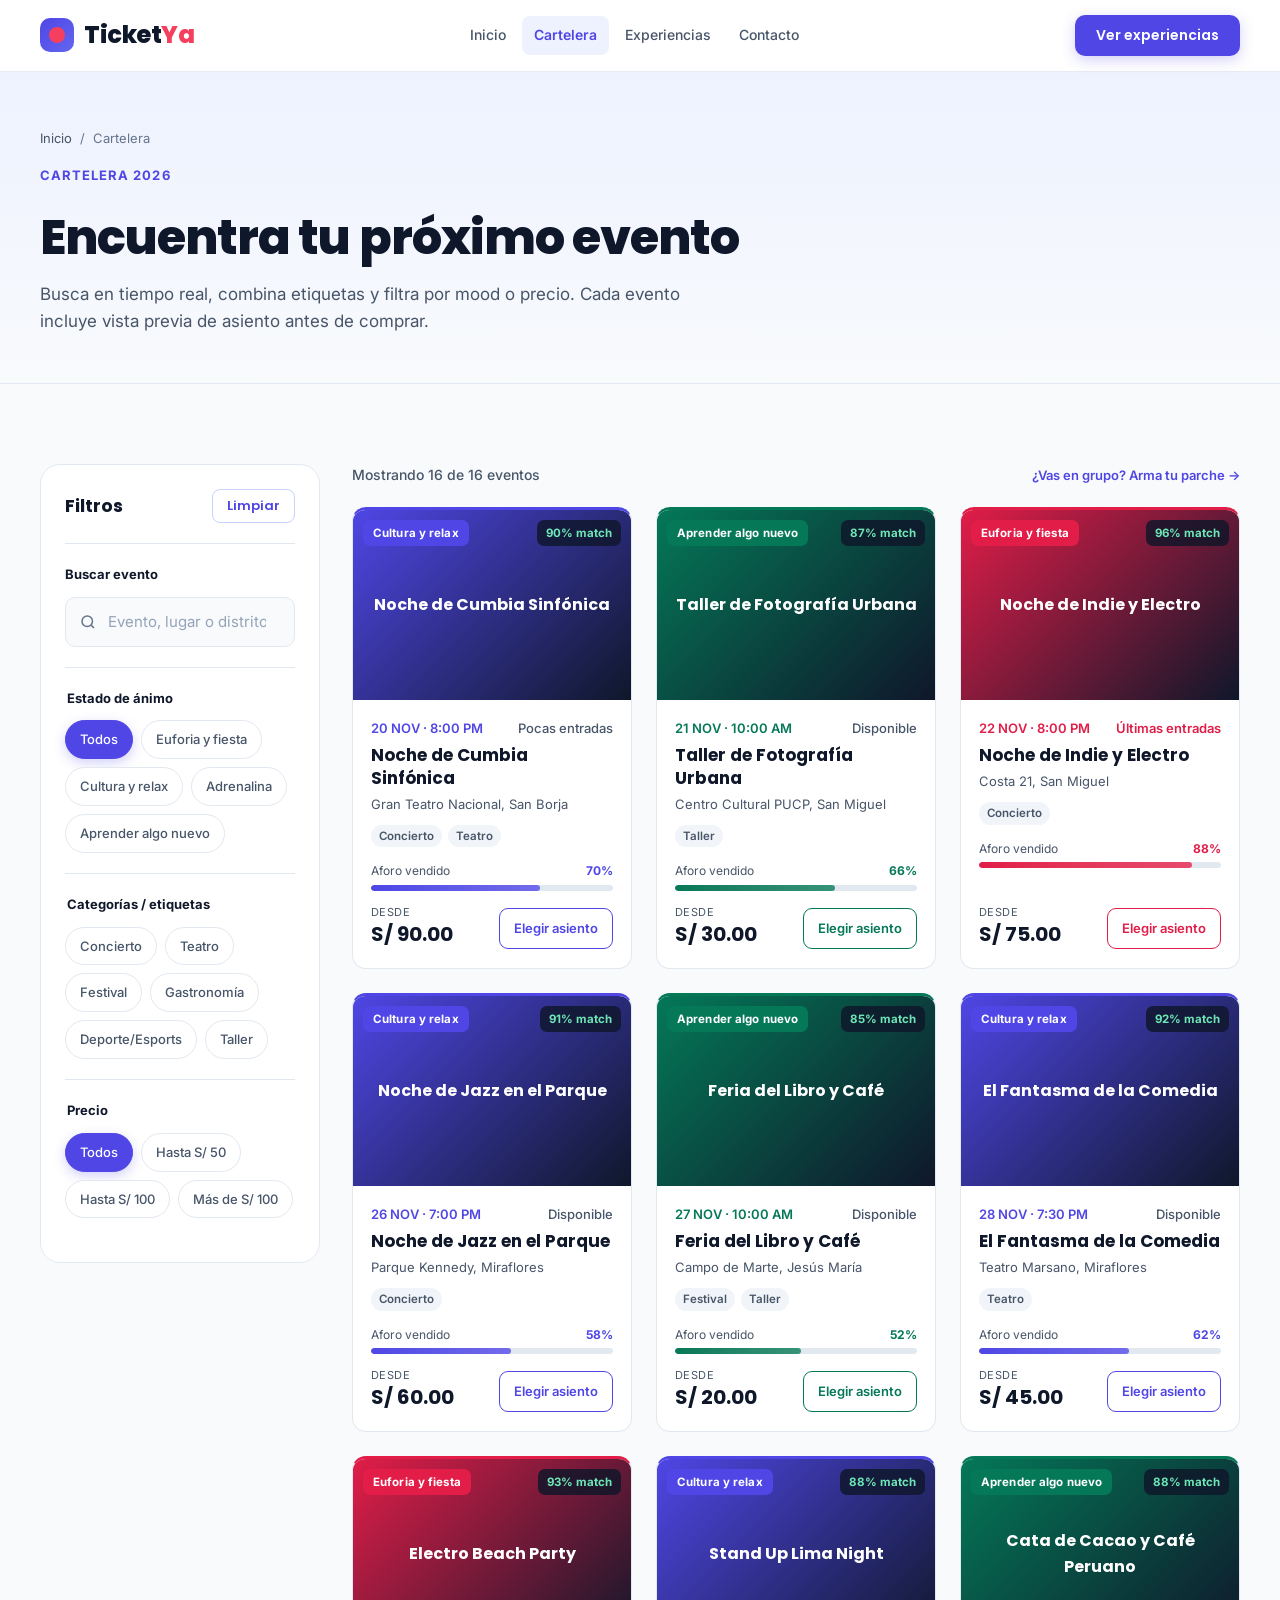
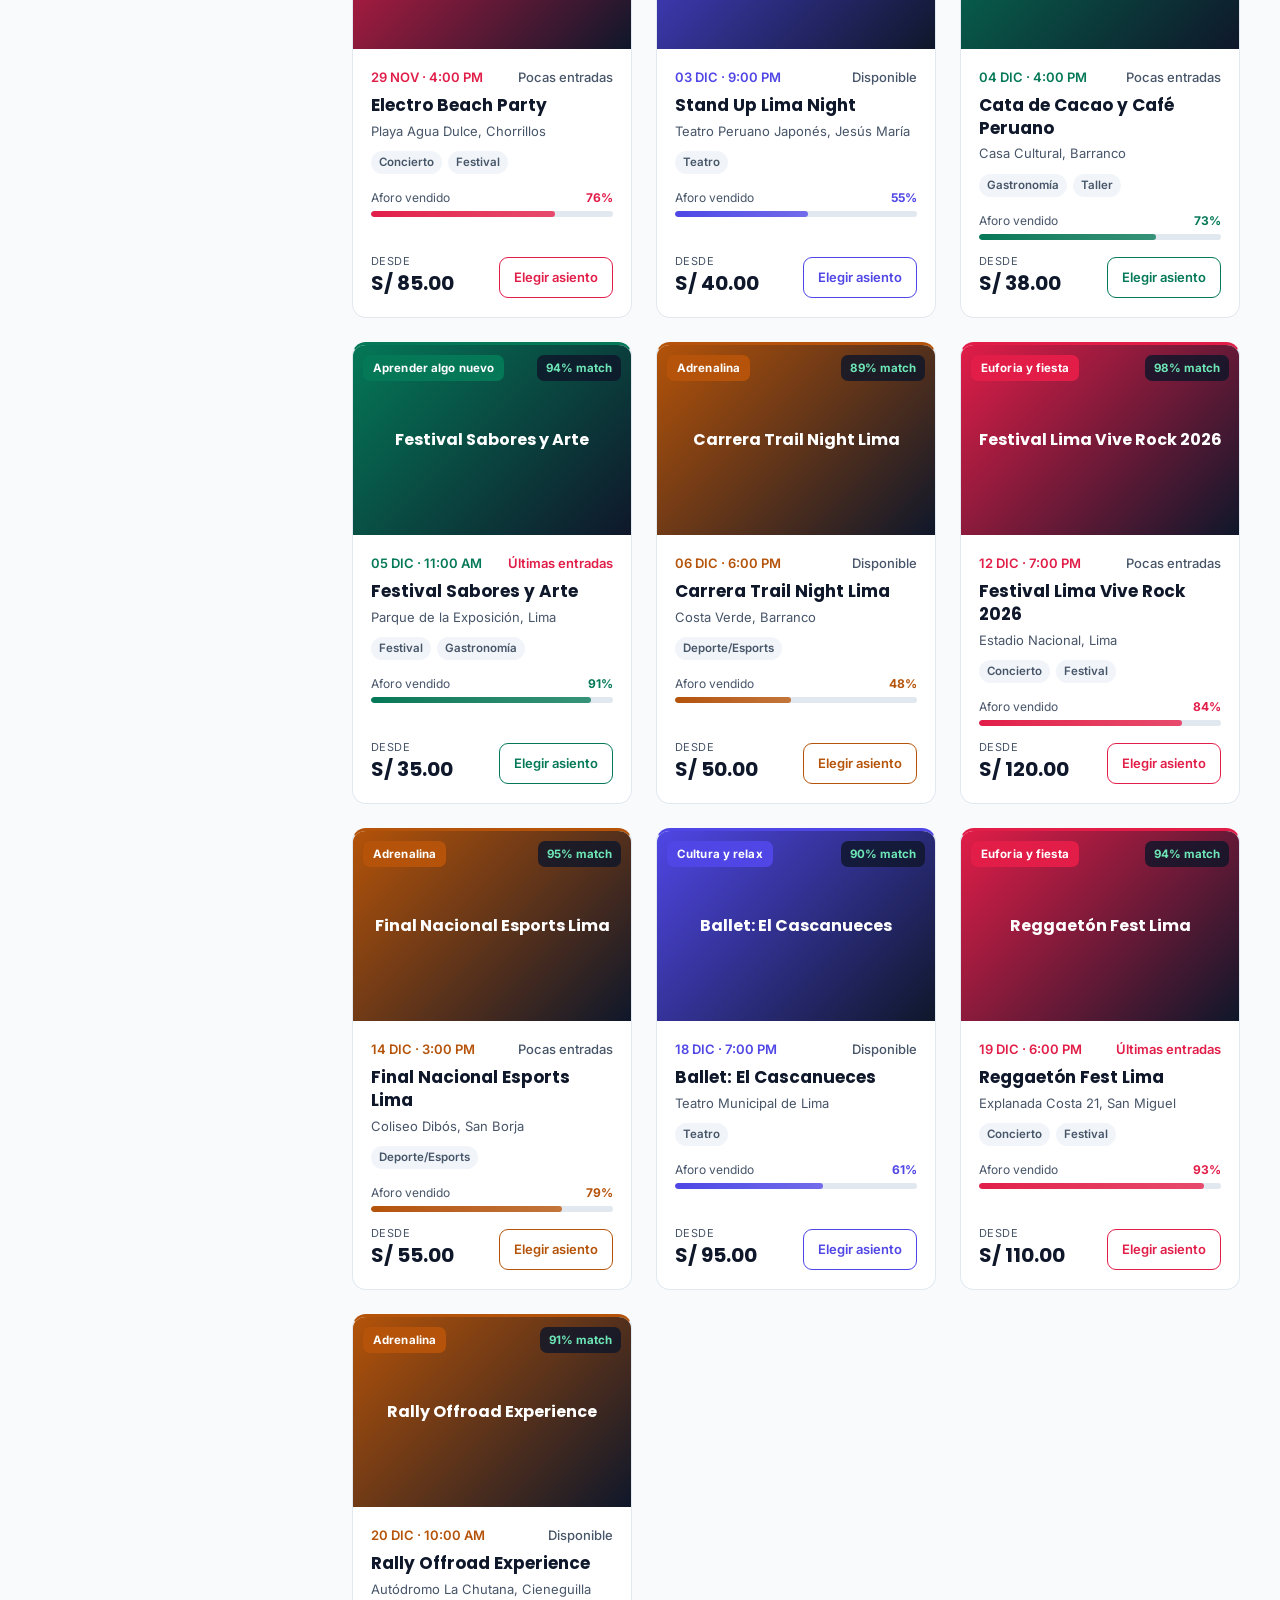
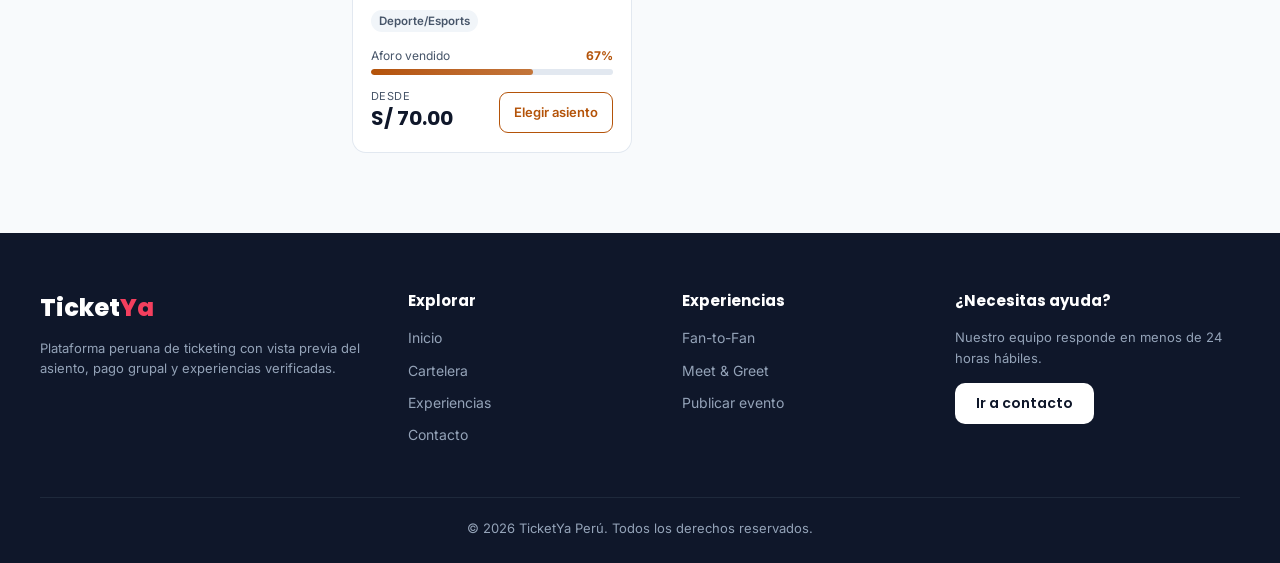
==== cartelera.html @ 1503d491 "first commit" ====
<!DOCTYPE html>
<html lang="es">
<head>
  <meta charset="UTF-8">
  <meta name="viewport" content="width=device-width, initial-scale=1">
  <title>Cartelera | TicketYa</title>
  <meta name="description" content="Explora la cartelera completa de eventos en Perú. Filtra por mood, etiquetas y precio, y busca en tiempo real.">
  <link rel="icon" href="data:image/svg+xml,%3Csvg xmlns='http://www.w3.org/2000/svg' viewBox='0 0 32 32'%3E%3Crect width='32' height='32' rx='8' fill='%234F46E5'/%3E%3Ccircle cx='16' cy='16' r='5' fill='%23F43F5E'/%3E%3C/svg%3E">
  <link rel="preconnect" href="https://fonts.googleapis.com">
  <link rel="preconnect" href="https://fonts.gstatic.com" crossorigin>
  <link href="https://fonts.googleapis.com/css2?family=Inter:wght@400;500;600&family=Poppins:wght@600;700;800&display=swap" rel="stylesheet">
  <link rel="stylesheet" href="styles.css">
</head>
<body>
  <a class="skip-link" href="#main">Saltar al contenido</a>

  <header class="site-header">
    <div class="container header-inner">
      <a href="index.html" class="logo" aria-label="TicketYa, ir al inicio">
        <span class="logo-mark" aria-hidden="true"></span>
        <span class="logo-text">Ticket<span>Ya</span></span>
      </a>
      <button class="nav-toggle" id="nav-toggle" type="button" aria-expanded="false" aria-controls="site-nav" aria-label="Abrir menú">
        <span></span><span></span><span></span>
      </button>
      <nav class="nav" id="site-nav" aria-label="Principal">
        <a href="index.html" data-nav>Inicio</a>
        <a href="cartelera.html" data-nav>Cartelera</a>
        <a href="experiencias.html" data-nav>Experiencias</a>
        <a href="contacto.html" data-nav>Contacto</a>
      </nav>
      <div class="header-actions">
        <a href="experiencias.html" class="btn btn-primary">Ver experiencias</a>
      </div>
    </div>
  </header>

  <main id="main">
    <section class="page-hero">
      <div class="container">
        <nav class="breadcrumb" aria-label="Ruta"><a href="index.html">Inicio</a><span aria-hidden="true">/</span><span>Cartelera</span></nav>
        <p class="kicker">Cartelera 2026</p>
        <h1>Encuentra tu próximo evento</h1>
        <p class="lead">Busca en tiempo real, combina etiquetas y filtra por mood o precio. Cada evento incluye vista previa de asiento antes de comprar.</p>
      </div>
    </section>

    <section class="section">
      <div class="container catalog-layout">
        <aside class="filters-panel reveal" id="filters-panel" aria-label="Filtros de cartelera">
          <div class="filters-head">
            <h2>Filtros</h2>
            <button class="btn btn-ghost btn-sm" id="clear-filters" type="button">Limpiar</button>
          </div>

          <div class="filter-block">
            <label class="filter-label" for="catalog-search">Buscar evento</label>
            <div class="search-field">
              <svg width="18" height="18" viewBox="0 0 24 24" fill="none" stroke="currentColor" stroke-width="2" aria-hidden="true"><circle cx="11" cy="11" r="7"/><path d="m20 20-3.5-3.5"/></svg>
              <input type="search" id="catalog-search" placeholder="Evento, lugar o distrito" autocomplete="off">
            </div>
          </div>

          <div class="filter-block">
            <fieldset>
              <legend>Estado de ánimo</legend>
              <div class="chip-group" id="mood-filters"></div>
            </fieldset>
          </div>

          <div class="filter-block">
            <fieldset>
              <legend>Categorías / etiquetas</legend>
              <div class="chip-group" id="tag-filters"></div>
            </fieldset>
          </div>

          <div class="filter-block">
            <fieldset>
              <legend>Precio</legend>
              <div class="chip-group" id="price-filters"></div>
            </fieldset>
          </div>
        </aside>

        <div>
          <button class="btn btn-outline filter-toggle" id="filter-toggle" type="button" aria-expanded="false" aria-controls="filters-panel" style="margin-bottom:16px">Mostrar filtros</button>
          <div class="results-bar">
            <p id="results-count" aria-live="polite"></p>
            <a href="experiencias.html" class="small" style="color:var(--primary);font-weight:600">¿Vas en grupo? Arma tu parche →</a>
          </div>

          <div class="catalog-grid" id="catalog-grid"></div>

          <div class="empty-state" id="empty-state" hidden>
            <h3>No encontramos eventos con esos filtros</h3>
            <p>Prueba ajustando la búsqueda, cambiando el mood o quitando alguna etiqueta.</p>
            <button class="btn btn-primary" type="button" onclick="document.getElementById('clear-filters').click()">Ver todos los eventos</button>
          </div>
        </div>
      </div>
    </section>
  </main>

  <footer class="footer">
    <div class="container footer-grid">
      <div>
        <p class="footer-logo">Ticket<span>Ya</span></p>
        <p class="small">Plataforma peruana de ticketing con vista previa del asiento, pago grupal y experiencias verificadas.</p>
      </div>
      <div>
        <h4>Explorar</h4>
        <ul>
          <li><a href="index.html">Inicio</a></li>
          <li><a href="cartelera.html">Cartelera</a></li>
          <li><a href="experiencias.html">Experiencias</a></li>
          <li><a href="contacto.html">Contacto</a></li>
        </ul>
      </div>
      <div>
        <h4>Experiencias</h4>
        <ul>
          <li><a href="experiencias.html?tab=fan-to-fan">Fan-to-Fan</a></li>
          <li><a href="experiencias.html?tab=meet-greet">Meet & Greet</a></li>
          <li><a href="contacto.html?tab=publicar">Publicar evento</a></li>
        </ul>
      </div>
      <div>
        <h4>¿Necesitas ayuda?</h4>
        <p class="small">Nuestro equipo responde en menos de 24 horas hábiles.</p>
        <a href="contacto.html" class="btn btn-light">Ir a contacto</a>
      </div>
    </div>
    <p class="footer-copy">© 2026 TicketYa Perú. Todos los derechos reservados.</p>
  </footer>

  <div class="modal" id="seat-modal" role="dialog" aria-modal="true" aria-labelledby="seat-title" hidden>
    <div class="modal-card modal-sm">
      <div class="modal-head dark">
        <div>
          <p class="small">Vista previa del asiento</p>
          <h3 id="seat-title">Evento</h3>
        </div>
        <button class="icon-btn" data-close aria-label="Cerrar">&times;</button>
      </div>
      <div class="modal-body">
        <div class="viewport" id="viewport">
          <div class="viewport-bg"></div>
          <div class="viewport-top">
            <span class="zone-tag" id="vp-zone">VIP frontal</span>
            <span class="energy" id="vp-energy">Energía 100%</span>
          </div>
          <div class="stage-wrap">
            <div class="stage" id="vp-stage"><span>Escenario principal</span><small id="vp-distance">Distancia: 8 metros</small></div>
          </div>
          <p class="vp-desc" id="vp-desc"></p>
        </div>
        <p class="label">Selecciona una zona para probar el ángulo de visión</p>
        <div class="zones" id="zones"></div>
        <div class="modal-actions">
          <button class="btn btn-outline" data-close type="button">Cancelar</button>
          <button class="btn btn-primary" id="confirm-seat" type="button" style="flex:1">Confirmar y reservar</button>
        </div>
      </div>
    </div>
  </div>

  <div class="toast" id="toast" role="status" aria-live="polite" hidden></div>

  <script src="js/data.js"></script>
  <script src="js/shared.js"></script>
  <script src="js/cartelera.js"></script>
</body>
</html>
---- styles.css ----
/* ===== Variables ===== */
:root {
  --primary: #4F46E5;
  --primary-dark: #4338CA;
  --primary-soft: #EEF2FF;
  --accent: #F43F5E;
  --accent-dark: #E11D48;
  --bg: #F8FAFC;
  --surface: #FFFFFF;
  --ink: #0F172A;
  --muted: #475569;
  --muted-light: #64748B;
  --line: #E2E8F0;
  --line-soft: #F1F5F9;
  --success: #059669;
  --success-bg: #ECFDF5;
  --danger: #DC2626;
  --danger-bg: #FEF2F2;
  --white: #fff;

  --euforia: #E11D48;
  --cultura: #4F46E5;
  --adrenalina: #B45309;
  --aprender: #047857;

  --radius: 14px;
  --radius-lg: 20px;
  --header-h: 72px;
  --shadow: 0 8px 24px rgba(15,23,42,.06);
  --shadow-lg: 0 20px 50px rgba(15,23,42,.12);
  --ease: cubic-bezier(.2,.7,.2,1);
  --font-head: 'Poppins', system-ui, sans-serif;
  --font-body: 'Inter', system-ui, sans-serif;
}

/* ===== Base ===== */
*, *::before, *::after { box-sizing: border-box; }
html { scroll-behavior: smooth; scroll-padding-top: calc(var(--header-h) + 16px); }
body {
  margin: 0; font-family: var(--font-body); color: var(--ink); background: var(--bg);
  line-height: 1.6; -webkit-font-smoothing: antialiased; overflow-x: hidden;
}
body.nav-open { overflow: hidden; }
h1, h2, h3, h4, p, ul, ol, dl, dd { margin: 0; padding: 0; }
ul, ol { list-style: none; }
a { color: inherit; text-decoration: none; }
img { max-width: 100%; display: block; height: auto; }
button, input, select, textarea { font: inherit; color: inherit; }
button { cursor: pointer; }
[hidden] { display: none !important; }
:focus-visible { outline: 3px solid var(--primary); outline-offset: 2px; }
::selection { background: #C7D2FE; color: var(--ink); }

.skip-link {
  position: absolute; left: -999px; top: 8px; z-index: 100; padding: 10px 14px;
  background: var(--primary); color: #fff; border-radius: 8px; font-weight: 600;
}
.skip-link:focus { left: 12px; }

.container { width: min(1200px, calc(100% - 48px)); margin-inline: auto; }
.small { font-size: .8125rem; color: var(--muted); }
.lead { font-size: 1.0625rem; color: var(--muted); max-width: 60ch; }
.muted { color: var(--muted); }

/* ===== Buttons ===== */
.btn {
  display: inline-flex; align-items: center; justify-content: center; gap: 8px;
  padding: 11px 20px; border-radius: 10px; border: 1px solid transparent;
  font-family: var(--font-head); font-weight: 600; font-size: .875rem; line-height: 1.2;
  transition: background .2s, color .2s, border-color .2s, transform .2s, box-shadow .2s;
  position: relative; white-space: nowrap;
}
.btn:hover { transform: translateY(-1px); }
.btn:active { transform: translateY(0); }
.btn:disabled { opacity: .6; cursor: not-allowed; transform: none; }
.btn-primary { background: var(--primary); color: #fff; box-shadow: 0 4px 14px rgba(79,70,229,.25); }
.btn-primary:hover:not(:disabled) { background: var(--primary-dark); box-shadow: 0 8px 20px rgba(79,70,229,.35); }
.btn-outline { background: var(--surface); border-color: var(--line); color: var(--ink); }
.btn-outline:hover:not(:disabled) { border-color: var(--primary); color: var(--primary); background: var(--primary-soft); }
.btn-ghost { background: transparent; color: var(--primary); border-color: #C7D2FE; }
.btn-ghost:hover:not(:disabled) { background: var(--primary-soft); }
.btn-light { background: #fff; color: var(--ink); }
.btn-light:hover:not(:disabled) { background: #E0E7FF; }
.btn-sm { padding: 8px 14px; font-size: .8125rem; border-radius: 8px; }
.btn-block { width: 100%; }
.btn.is-loading { color: transparent !important; }
.btn.is-loading::after {
  content: ""; position: absolute; width: 18px; height: 18px; border: 2px solid rgba(255,255,255,.4);
  border-top-color: #fff; border-radius: 50%; animation: spin .7s linear infinite;
}
.btn-outline.is-loading::after { border-color: rgba(79,70,229,.2); border-top-color: var(--primary); }
@keyframes spin { to { transform: rotate(360deg); } }

/* ===== Header ===== */
.site-header {
  position: sticky; top: 0; z-index: 60; height: var(--header-h);
  background: rgba(255,255,255,.92); backdrop-filter: blur(12px);
  border-bottom: 1px solid rgba(226,232,240,.8);
}
.header-inner { height: 100%; display: flex; align-items: center; justify-content: space-between; gap: 20px; }
.logo { display: inline-flex; align-items: center; gap: 10px; flex-shrink: 0; }
.logo-mark { width: 34px; height: 34px; border-radius: 10px; background: linear-gradient(135deg, var(--primary), #6366F1); position: relative; }
.logo-mark::after { content: ""; position: absolute; inset: 9px; border-radius: 50%; background: var(--accent); }
.logo-text { font-family: var(--font-head); font-weight: 800; font-size: 1.5rem; letter-spacing: -.02em; }
.logo-text span, .footer-logo span { color: var(--accent); }

.nav { display: flex; align-items: center; gap: 4px; }
.nav a {
  padding: 8px 12px; border-radius: 8px; font-size: .875rem; font-weight: 500; color: var(--muted);
  transition: color .2s, background .2s;
}
.nav a:hover { color: var(--primary); background: var(--primary-soft); }
.nav a.is-current { color: var(--primary); background: var(--primary-soft); font-weight: 600; }

.header-actions { display: flex; align-items: center; gap: 10px; }
.nav-toggle {
  display: none; width: 44px; height: 44px; border: 1px solid var(--line); border-radius: 10px;
  background: var(--surface); align-items: center; justify-content: center; flex-direction: column; gap: 5px;
}
.nav-toggle span { display: block; width: 20px; height: 2px; background: var(--ink); border-radius: 2px; transition: transform .25s, opacity .25s; }
.nav-toggle[aria-expanded="true"] span:nth-child(1) { transform: translateY(7px) rotate(45deg); }
.nav-toggle[aria-expanded="true"] span:nth-child(2) { opacity: 0; }
.nav-toggle[aria-expanded="true"] span:nth-child(3) { transform: translateY(-7px) rotate(-45deg); }

/* ===== Hero ===== */
.hero { padding: 64px 0 72px; background: linear-gradient(180deg, #EEF2FF 0%, var(--bg) 100%); position: relative; overflow: clip; }
.hero::before { content: ""; position: absolute; top: -120px; right: -80px; width: 320px; height: 320px; background: radial-gradient(circle, rgba(79,70,229,.12), transparent 70%); pointer-events: none; }
.hero-grid { display: grid; grid-template-columns: minmax(0, 5fr) minmax(0, 7fr); gap: 48px; align-items: center; }
.hero-badge, .eyebrow {
  display: inline-flex; align-items: center; gap: 6px; padding: 6px 14px; margin-bottom: 18px;
  background: #fff; border: 1px solid #C7D2FE; border-radius: 999px;
  font-size: .8125rem; font-weight: 600; color: var(--primary);
}
.hero h1 { font-family: var(--font-head); font-size: clamp(2rem, 4.2vw, 3.4rem); font-weight: 800; letter-spacing: -.03em; line-height: 1.12; }
.hero h1 .accent { color: var(--primary); }
.hero .lead { margin-top: 18px; max-width: 52ch; }
.hero-actions { display: flex; flex-wrap: wrap; gap: 12px; margin-top: 28px; }

.hero-stats { display: flex; flex-wrap: wrap; gap: 24px; margin-top: 32px; padding-top: 24px; border-top: 1px solid rgba(79,70,229,.12); }
.hero-stats div { min-width: 90px; }
.hero-stats strong { display: block; font-family: var(--font-head); font-size: 1.5rem; font-weight: 800; color: var(--primary); line-height: 1; }
.hero-stats span { font-size: .8125rem; color: var(--muted); }

.hero-visual {
  --mx: 0; --my: 0;
  display: flex; gap: 10px; height: 460px; perspective: 1000px;
}
.panel {
  position: relative; flex: 1; min-width: 0; border-radius: 18px; overflow: hidden;
  background: var(--primary); cursor: pointer; border: 0; padding: 0; text-align: left; color: #fff;
  transition: flex .6s var(--ease), box-shadow .4s, transform .4s;
}
.panel.is-active { flex: 5; cursor: default; box-shadow: 0 24px 48px rgba(15,23,42,.28); }
.panel:not(.is-active):hover { flex: 1.4; }
.panel img {
  position: absolute; inset: -4%; width: 108%; height: 108%; max-width: none; object-fit: cover;
  filter: saturate(.72) brightness(.68); transform: scale(1.02);
  transition: filter .5s, transform .8s ease-out;
}
.panel.is-active img { filter: saturate(1.05); transform: translate(calc(var(--mx) * -14px), calc(var(--my) * -10px)) scale(1.06); transition: filter .5s, transform .25s ease-out; }
.panel::after { content: ""; position: absolute; inset: 0; background: linear-gradient(to top, rgba(15,23,42,.88), rgba(15,23,42,.05) 55%); }
.panel-rail {
  position: absolute; left: 50%; bottom: 20px; z-index: 2; transform: translateX(-50%);
  writing-mode: vertical-rl; rotate: 180deg; font-family: var(--font-head); font-weight: 600; font-size: .9375rem;
  white-space: nowrap; max-height: 80%; overflow: hidden; text-overflow: ellipsis; transition: opacity .3s;
}
.panel.is-active .panel-rail { opacity: 0; }
.panel-info {
  position: absolute; z-index: 2; left: 22px; right: 22px; bottom: 22px;
  display: flex; align-items: flex-end; justify-content: space-between; gap: 14px;
  opacity: 0; transform: translateY(16px); pointer-events: none; transition: opacity .4s .15s, transform .5s .15s;
}
.panel.is-active .panel-info { opacity: 1; transform: none; pointer-events: auto; }
.panel-info small { display: block; font-size: .8125rem; color: #FDA4AF; font-weight: 600; }
.panel-info h3 { font-family: var(--font-head); font-size: 1.25rem; margin-top: 2px; }
.panel .match {
  position: absolute; z-index: 2; top: 16px; left: 16px; padding: 4px 11px; border-radius: 8px;
  background: rgba(15,23,42,.75); backdrop-filter: blur(4px); color: #6EE7B7; font-size: .75rem; font-weight: 700;
  opacity: 0; transition: opacity .4s .2s;
}
.panel.is-active .match { opacity: 1; }

/* ===== Sections ===== */
.section { padding: 80px 0; }
.section-alt { background: var(--surface); border-block: 1px solid var(--line); }
.section-head { display: flex; justify-content: space-between; align-items: flex-end; gap: 24px; margin-bottom: 32px; }
.section-head.center { flex-direction: column; align-items: center; text-align: center; }
.section-head h2 { font-family: var(--font-head); font-size: clamp(1.75rem, 3vw, 2.5rem); font-weight: 800; letter-spacing: -.02em; line-height: 1.15; }
.kicker { font-size: .8125rem; font-weight: 700; color: var(--primary); text-transform: uppercase; letter-spacing: .08em; margin-bottom: 8px; }
.section-note { color: var(--muted); font-size: .9375rem; max-width: 52ch; margin-top: 8px; }
.section-head:not(.center) .section-note { margin-top: 0; }
.section-actions { display: flex; gap: 12px; flex-wrap: wrap; }

/* ===== Cards ===== */
.events-grid, .catalog-grid { display: grid; grid-template-columns: repeat(auto-fill, minmax(270px, 1fr)); gap: 24px; }
.card {
  --c: var(--primary);
  display: flex; flex-direction: column; background: var(--surface);
  border: 1px solid var(--line); border-top: 3px solid var(--c); border-radius: var(--radius);
  overflow: hidden; transition: transform .3s var(--ease), box-shadow .3s;
}
.card:hover { transform: translateY(-5px); box-shadow: var(--shadow-lg); }
.card[data-mood="euforia"] { --c: var(--euforia); }
.card[data-mood="cultura"] { --c: var(--cultura); }
.card[data-mood="adrenalina"] { --c: var(--adrenalina); }
.card[data-mood="aprender"] { --c: var(--aprender); }
.thumb { position: relative; height: 190px; overflow: hidden; background: var(--c); }
.thumb img { width: 100%; height: 100%; object-fit: cover; transition: transform .6s var(--ease); }
.card:hover .thumb img { transform: scale(1.05); }
.thumb.img-fail { background: linear-gradient(135deg, var(--c), var(--ink)); }
.thumb.img-fail::before { content: attr(data-title); position: absolute; inset: 0; display: grid; place-items: center; padding: 16px; text-align: center; font-family: var(--font-head); font-weight: 700; color: #fff; }
.mood-tag {
  position: absolute; top: 10px; left: 10px; z-index: 1; padding: 4px 10px; border-radius: 7px;
  background: var(--c, var(--primary)); color: #fff; font-size: .72rem; font-weight: 700; letter-spacing: .01em;
}
.mood-tag-euforia { background: var(--euforia); }
.mood-tag-cultura { background: var(--cultura); }
.mood-tag-adrenalina { background: var(--adrenalina); }
.mood-tag-aprender { background: var(--aprender); }
.match-tag { position: absolute; top: 10px; right: 10px; z-index: 1; padding: 4px 9px; border-radius: 7px; background: rgba(15,23,42,.82); color: #6EE7B7; font-size: .72rem; font-weight: 700; }
.card-body { display: flex; flex-direction: column; flex: 1; padding: 18px; }
.card-meta { display: flex; justify-content: space-between; gap: 8px; font-size: .8125rem; font-weight: 600; color: var(--c); }
.card-meta .status { color: var(--muted); font-weight: 500; }
.card-meta .status.hot { color: var(--euforia); font-weight: 600; }
.card h3 { font-family: var(--font-head); font-size: 1.0625rem; margin-top: 6px; line-height: 1.35; }
.venue { font-size: .8125rem; color: var(--muted); margin-top: 4px; }
.tag-row { display: flex; flex-wrap: wrap; gap: 6px; margin-top: 10px; }
.tag { padding: 2px 8px; border-radius: 999px; background: var(--line-soft); color: var(--muted); font-size: .72rem; font-weight: 600; }
.meter { margin-top: 14px; }
.meter-row { display: flex; justify-content: space-between; font-size: .75rem; color: var(--muted); margin-bottom: 4px; }
.meter-row b { color: var(--c); }
.bar { height: 6px; border-radius: 99px; background: var(--line); overflow: hidden; }
.bar i { display: block; height: 100%; background: linear-gradient(90deg, var(--c), color-mix(in srgb, var(--c), white 20%)); border-radius: 99px; transition: width .6s var(--ease); }
.card-foot { margin-top: auto; padding-top: 16px; display: flex; align-items: center; justify-content: space-between; gap: 10px; }
.price small { display: block; font-size: .6875rem; color: var(--muted); line-height: 1; text-transform: uppercase; letter-spacing: .04em; }
.price strong { font-family: var(--font-head); font-size: 1.25rem; color: var(--ink); }
.card-btn {
  padding: 9px 14px; border-radius: 9px; border: 1px solid var(--c); background: transparent;
  color: var(--c); font-size: .8125rem; font-weight: 600; transition: all .2s;
}
.card-btn:hover { background: var(--c); color: #fff; transform: translateY(-1px); }

/* ===== Chips / Filters ===== */
.chip {
  padding: 8px 14px; border-radius: 999px; border: 1px solid var(--line); background: var(--surface);
  font-size: .8125rem; font-weight: 500; color: var(--muted); transition: all .2s; cursor: pointer;
}
.chip:hover { border-color: #A5B4FC; color: var(--primary); background: var(--primary-soft); }
.chip.is-active { background: var(--primary); border-color: var(--primary); color: #fff; box-shadow: 0 4px 12px rgba(79,70,229,.25); }
.chip-group { display: flex; flex-wrap: wrap; gap: 8px; }

/* ===== Panels / Layout ===== */
.panel-card {
  background: var(--surface); border: 1px solid var(--line); border-radius: var(--radius-lg);
  padding: 28px; box-shadow: 0 1px 2px rgba(15,23,42,.02);
}
.panel-card h3, .panel-card h2 { font-family: var(--font-head); }
.panel-grid { display: grid; grid-template-columns: repeat(2, 1fr); gap: 24px; }
.panel-grid-3 { display: grid; grid-template-columns: repeat(3, 1fr); gap: 24px; }

/* ===== Page hero ===== */
.page-hero { padding: 56px 0 48px; background: linear-gradient(180deg, #EEF2FF 0%, var(--bg) 100%); border-bottom: 1px solid var(--line); }
.page-hero .container { display: grid; gap: 16px; }
.page-hero h1 { font-family: var(--font-head); font-size: clamp(2rem, 4vw, 3rem); font-weight: 800; letter-spacing: -.02em; line-height: 1.15; }
.breadcrumb { display: flex; gap: 8px; align-items: center; font-size: .8125rem; color: var(--muted); }
.breadcrumb a:hover { color: var(--primary); }
.breadcrumb span { color: var(--muted-light); }

/* ===== Catalog layout ===== */
.catalog-layout { display: grid; grid-template-columns: 280px minmax(0, 1fr); gap: 32px; align-items: start; }
.filters-panel { position: sticky; top: calc(var(--header-h) + 16px); background: var(--surface); border: 1px solid var(--line); border-radius: var(--radius-lg); padding: 24px; }
.filters-head { display: flex; align-items: center; justify-content: space-between; gap: 12px; margin-bottom: 20px; }
.filters-head h2 { font-family: var(--font-head); font-size: 1.125rem; }
.filter-block { padding: 20px 0; border-top: 1px solid var(--line); }
.filter-block:first-of-type { padding-top: 0; border-top: 0; }
.filter-block legend, .filter-block .filter-label { display: block; font-size: .8125rem; font-weight: 700; color: var(--ink); margin-bottom: 12px; }
.filter-block fieldset { border: 0; padding: 0; margin: 0; min-width: 0; }
.search-field { position: relative; }
.search-field svg { position: absolute; left: 14px; top: 50%; transform: translateY(-50%); color: var(--muted-light); pointer-events: none; }
.search-field input {
  width: 100%; padding: 12px 14px 12px 42px; border: 1px solid var(--line); border-radius: 10px;
  background: var(--bg); font-size: .9375rem; transition: all .2s;
}
.search-field input:focus { outline: 0; border-color: var(--primary); background: #fff; box-shadow: 0 0 0 4px rgba(79,70,229,.12); }
.filter-toggle { display: none; width: 100%; }
.results-bar { display: flex; align-items: center; justify-content: space-between; gap: 12px; margin-bottom: 20px; flex-wrap: wrap; }
.results-bar p { font-size: .875rem; color: var(--muted); font-weight: 500; }

/* ===== Forms ===== */
.field { display: grid; gap: 6px; }
.field label, .field > span { font-size: .8125rem; font-weight: 600; color: var(--ink); }
.field input, .field select, .field textarea {
  width: 100%; padding: 11px 14px; border: 1px solid var(--line); border-radius: 10px;
  background: #fff; font-size: .9375rem; transition: border-color .2s, box-shadow .2s;
}
.field input:focus, .field select:focus, .field textarea:focus { outline: 0; border-color: var(--primary); box-shadow: 0 0 0 4px rgba(79,70,229,.12); }
.field textarea { resize: vertical; min-height: 110px; }
.field.has-error input, .field.has-error select, .field.has-error textarea { border-color: var(--danger); background: #FFF7F7; }
.field.has-error input:focus, .field.has-error select:focus, .field.has-error textarea:focus { box-shadow: 0 0 0 4px rgba(220,38,38,.1); }
.field-error { min-height: 1.25em; font-size: .75rem; color: var(--danger); font-weight: 500; }
.field-hint { font-size: .75rem; color: var(--muted-light); }
.field-check { display: flex; gap: 10px; align-items: flex-start; font-size: .875rem; color: var(--muted); }
.field-check input { width: 18px; height: 18px; margin-top: 2px; flex-shrink: 0; accent-color: var(--primary); }
.field-check a { color: var(--primary); font-weight: 500; text-decoration: underline; text-underline-offset: 2px; }
.form-row { display: grid; grid-template-columns: repeat(2, 1fr); gap: 16px; }
.form-stack { display: grid; gap: 16px; }
.form-success { padding: 12px 14px; border-radius: 10px; background: var(--success-bg); color: #065F46; font-size: .875rem; font-weight: 500; border: 1px solid #A7F3D0; }
input::placeholder, textarea::placeholder { color: #94A3B8; }

/* ===== Tabs ===== */
.anchor-target { display: block; height: 0; overflow: hidden; }
.tabs { display: flex; gap: 4px; padding: 5px; background: var(--line-soft); border-radius: 12px; width: fit-content; max-width: 100%; overflow-x: auto; }
.tab-btn {
  padding: 10px 18px; border: 0; border-radius: 9px; background: transparent; color: var(--muted);
  font-family: var(--font-head); font-size: .875rem; font-weight: 600; white-space: nowrap; transition: all .2s;
}
.tab-btn:hover { color: var(--ink); }
.tab-btn.is-active, .tab-btn[aria-selected="true"] { background: #fff; color: var(--primary); box-shadow: 0 1px 3px rgba(15,23,42,.08); }
.tab-panels { margin-top: 28px; }
.tab-panel { animation: fadeSlide .35s var(--ease); }
@keyframes fadeSlide { from { opacity: 0; transform: translateY(8px); } to { opacity: 1; transform: none; } }

/* ===== Accordion ===== */
.acc-item { border: 1px solid var(--line); border-radius: 12px; background: #fff; overflow: hidden; }
.acc-item + .acc-item { margin-top: 10px; }
.acc-heading { margin: 0; }
.acc-trigger {
  width: 100%; display: flex; align-items: center; justify-content: space-between; gap: 16px;
  padding: 18px 20px; border: 0; background: transparent; text-align: left;
  font-family: var(--font-head); font-size: .9375rem; font-weight: 600; color: var(--ink);
}
.acc-trigger:hover { background: var(--bg); }
.acc-icon { flex-shrink: 0; color: var(--muted-light); transition: transform .3s var(--ease); }
.acc-trigger.is-open .acc-icon, .acc-trigger[aria-expanded="true"] .acc-icon { transform: rotate(180deg); color: var(--primary); }
.acc-panel { padding: 0 20px 18px; color: var(--muted); font-size: .9375rem; }
.acc-panel[hidden] { display: none; }

/* ===== Empty / Skeleton ===== */
.empty-state { text-align: center; padding: 56px 20px; border: 1px dashed #CBD5E1; border-radius: var(--radius-lg); background: #fff; }
.empty-state h3 { font-family: var(--font-head); font-size: 1.25rem; margin-bottom: 6px; }
.empty-state p { color: var(--muted); margin-bottom: 20px; }
.skeleton { background: linear-gradient(90deg, #E2E8F0 25%, #F1F5F9 37%, #E2E8F0 63%); background-size: 400% 100%; animation: shimmer 1.2s linear infinite; border-radius: 8px; }
@keyframes shimmer { 0% { background-position: 100% 0; } 100% { background-position: 0 0; } }

/* ===== Modal ===== */
.modal { position: fixed; inset: 0; z-index: 80; display: flex; align-items: center; justify-content: center; padding: 16px; background: rgba(15,23,42,.72); backdrop-filter: blur(4px); }
.modal-card { width: 100%; background: #fff; border-radius: var(--radius-lg); overflow: hidden; box-shadow: 0 24px 60px rgba(0,0,0,.4); animation: pop .25s ease-out; max-height: calc(100vh - 32px); display: flex; flex-direction: column; }
.modal-sm { max-width: 560px; }
.modal-lg { max-width: 760px; }
.modal-md { max-width: 640px; }
.modal-head { display: flex; justify-content: space-between; align-items: center; padding: 18px 24px; color: #fff; flex-shrink: 0; }
.modal-head.dark { background: var(--ink); }
.modal-head.primary { background: var(--primary); }
.modal-head h3 { font-family: var(--font-head); font-size: 1.125rem; }
.modal-head .small { color: #FDA4AF; font-weight: 600; font-size: .8125rem; }
.icon-btn { background: none; border: 0; color: inherit; font-size: 1.75rem; line-height: 1; padding: 4px 8px; opacity: .8; border-radius: 8px; }
.icon-btn:hover { opacity: 1; background: rgba(255,255,255,.1); }
.modal-body { padding: 24px; display: grid; gap: 16px; overflow-y: auto; }
.modal-body.scroll { max-height: 78vh; }
.modal-actions { display: flex; gap: 12px; margin-top: 4px; }
@keyframes pop { from { opacity: 0; transform: translateY(10px) scale(.98); } to { opacity: 1; transform: none; } }

.viewport { position: relative; height: 240px; border-radius: 14px; overflow: hidden; background: var(--ink); color: #fff; display: flex; flex-direction: column; justify-content: space-between; padding: 16px; }
.viewport-bg { position: absolute; inset: 0; background: linear-gradient(to top, #0F172A, var(--bg-mid, #4C0519) 55%, var(--bg-top, #E11D48)); opacity: .92; transition: background .5s; }
.viewport > *:not(.viewport-bg) { position: relative; }
.viewport-top { display: flex; justify-content: space-between; align-items: center; gap: 8px; }
.zone-tag { padding: 4px 12px; border-radius: 999px; background: var(--zone, var(--accent)); font-size: .75rem; font-weight: 700; transition: background .4s; }
.energy { padding: 4px 12px; border-radius: 999px; background: rgba(15,23,42,.6); font-size: .75rem; font-weight: 600; color: #FDE68A; }
.stage-wrap { display: grid; place-items: center; }
.stage { width: 240px; max-width: 80%; height: 58px; display: flex; flex-direction: column; align-items: center; justify-content: center; background: rgba(255,255,255,.2); border-top: 4px solid #FCD34D; border-radius: 16px 16px 0 0; transition: transform .5s var(--ease); transform-origin: bottom center; backdrop-filter: blur(2px); }
.stage span { font-family: var(--font-head); font-weight: 700; font-size: .6875rem; letter-spacing: .08em; }
.stage small { font-size: .625rem; color: #FDE68A; }
.vp-desc { font-size: .8125rem; text-align: center; padding: 10px 14px; background: rgba(15,23,42,.72); border: 1px solid rgba(255,255,255,.1); border-radius: 10px; }
.zones { display: grid; grid-template-columns: repeat(3, 1fr); gap: 10px; }
.zone-btn { padding: 12px; text-align: left; background: #fff; border: 2px solid var(--line); border-radius: 12px; transition: all .2s; cursor: pointer; }
.zone-btn:hover { border-color: #A5B4FC; background: #FAFAFF; }
.zone-btn.is-active { border-color: var(--primary); background: var(--primary-soft); }
.zone-btn b { display: block; font-family: var(--font-head); font-size: .8125rem; color: var(--ink); }
.zone-btn span { font-size: .8125rem; font-weight: 700; color: var(--primary); }
.label { font-weight: 600; font-size: .8125rem; color: var(--ink); margin-bottom: -4px; }

/* ===== Specific components ===== */
.tools { display: grid; grid-template-columns: 1fr 1fr; gap: 28px; }
.tool { display: flex; flex-direction: column; padding: 30px; background: var(--bg); border: 1px solid var(--line); border-radius: var(--radius-lg); }
.tool-head { display: flex; justify-content: space-between; align-items: flex-start; gap: 12px; margin-bottom: 10px; }
.tool h3 { font-family: var(--font-head); font-size: 1.25rem; }
.tool > p { color: var(--muted); font-size: .9375rem; }
.tool-body { margin-top: 22px; padding-top: 22px; border-top: 1px solid var(--line); display: grid; gap: 14px; }
.pill { padding: 5px 12px; border-radius: 999px; font-size: .75rem; font-weight: 700; white-space: nowrap; }
.pill-primary { background: #E0E7FF; color: var(--primary-dark); }
.pill-green { background: #D1FAE5; color: #065F46; }
.pill-rose { background: #FFE4E6; color: #BE123C; }
.stepper { display: flex; justify-content: space-between; align-items: center; padding: 12px 14px; background: #fff; border: 1px solid var(--line); border-radius: 10px; font-size: .8125rem; font-weight: 600; gap: 12px; }
.stepper-ctrl { display: flex; align-items: center; gap: 12px; }
.stepper-ctrl button { width: 36px; height: 36px; border-radius: 8px; border: 1px solid var(--line); background: #fff; font-size: 1.1rem; font-weight: 600; line-height: 1; }
.stepper-ctrl button:hover { border-color: var(--primary); color: var(--primary); background: var(--primary-soft); }
.stepper-ctrl output { min-width: 24px; text-align: center; font-family: var(--font-head); font-weight: 800; font-size: 1.15rem; color: var(--primary); }
.split-result { display: flex; justify-content: space-between; align-items: center; gap: 14px; flex-wrap: wrap; padding: 18px; background: linear-gradient(135deg, #EEF2FF, #F5F3FF); border: 1px solid #C7D2FE; border-radius: 14px; }
.split-result strong { display: block; font-family: var(--font-head); font-size: 1.75rem; color: var(--accent); line-height: 1.2; }
.resale { margin-top: 22px; display: grid; gap: 12px; }
.resale li, .resale-card { display: flex; justify-content: space-between; align-items: center; gap: 14px; padding: 16px; background: #fff; border: 1px solid var(--line); border-radius: 14px; transition: box-shadow .2s, transform .2s; }
.resale li:hover, .resale-card:hover { box-shadow: var(--shadow); }
.resale h4, .resale-card h4 { font-family: var(--font-head); font-size: .9375rem; margin-top: 6px; }
.resale .small, .resale-card .small { margin-top: 2px; }
.price-tag { color: #065F46; font-weight: 700; }
.resale-main { flex: 1; min-width: 0; }
.resale-actions { flex-shrink: 0; }

/* Meet cards */
.meet-grid { display: grid; grid-template-columns: repeat(auto-fill, minmax(300px, 1fr)); gap: 24px; }
.meet-card { background: #fff; border: 1px solid var(--line); border-radius: var(--radius-lg); overflow: hidden; transition: transform .3s var(--ease), box-shadow .3s; }
.meet-card:hover { transform: translateY(-4px); box-shadow: var(--shadow-lg); }
.meet-media { position: relative; height: 220px; background: #E0E7FF; }
.meet-media img { width: 100%; height: 100%; object-fit: cover; }
.meet-media .mood-tag { top: 12px; left: 12px; background: rgba(15,23,42,.75); backdrop-filter: blur(4px); }
.meet-body { padding: 20px; }
.meet-body h3 { font-family: var(--font-head); font-size: 1.2rem; }
.perk-list { display: flex; flex-wrap: wrap; gap: 8px; margin: 14px 0; }
.perk-list li { padding: 4px 10px; border-radius: 999px; background: var(--primary-soft); color: var(--primary-dark); font-size: .75rem; font-weight: 600; }
.meet-foot { display: flex; justify-content: space-between; align-items: center; gap: 12px; padding-top: 14px; border-top: 1px solid var(--line); }

/* About/contact */
.about-grid { display: grid; grid-template-columns: 1fr 1fr; gap: 48px; align-items: start; }
.about h2 { font-family: var(--font-head); font-size: clamp(1.6rem, 2.6vw, 2.2rem); font-weight: 800; margin-bottom: 14px; }
.about > p:not(.kicker) { color: var(--muted); }
.stats { display: grid; grid-template-columns: repeat(3, 1fr); gap: 14px; margin: 28px 0 0; }
.stats div { display: flex; flex-direction: column; padding: 18px; text-align: center; background: #fff; border: 1px solid var(--line); border-radius: 14px; }
.stats dt { font-size: .75rem; color: var(--muted); font-weight: 500; order: 2; }
.stats dd { margin: 0; font-family: var(--font-head); font-weight: 800; font-size: 1.7rem; color: var(--primary); line-height: 1.2; }
.stats div:nth-child(2) dd { color: var(--accent); }
.contact-card { padding: 32px; background: #fff; border: 1px solid var(--line); border-radius: var(--radius-lg); box-shadow: var(--shadow); }
.contact-card h3, .contact-card h2 { font-family: var(--font-head); font-size: 1.35rem; margin-bottom: 4px; }

.info-list { display: grid; gap: 16px; margin-top: 24px; }
.info-item { display: flex; gap: 14px; padding: 16px; background: var(--bg); border-radius: 12px; border: 1px solid var(--line-soft); }
.info-icon { width: 40px; height: 40px; border-radius: 10px; background: var(--primary-soft); color: var(--primary); display: grid; place-items: center; flex-shrink: 0; }
.info-item strong { display: block; font-size: .875rem; font-family: var(--font-head); }
.info-item span { font-size: .8125rem; color: var(--muted); }

/* ===== Footer ===== */
.footer { background: var(--ink); color: #94A3B8; padding: 56px 0 24px; margin-top: 0; }
.footer-grid { display: grid; grid-template-columns: 1.4fr 1fr 1fr 1.2fr; gap: 36px; }
.footer-logo { font-family: var(--font-head); font-weight: 800; font-size: 1.5rem; color: #fff; margin-bottom: 10px; }
.footer .small { color: #94A3B8; line-height: 1.6; }
.footer h4 { color: #fff; font-family: var(--font-head); font-size: .9375rem; margin-bottom: 14px; }
.footer li { margin-bottom: 10px; font-size: .875rem; }
.footer a { transition: color .2s; }
.footer a:hover, .link-btn:hover { color: #fff; }
.link-btn { background: none; border: 0; padding: 0; color: #A5B4FC; font-size: .875rem; font-family: inherit; cursor: pointer; }
.footer .btn { margin-top: 14px; }
.footer-copy { width: min(1200px, calc(100% - 48px)); margin: 40px auto 0; padding-top: 20px; border-top: 1px solid #1E293B; text-align: center; font-size: .8125rem; }

/* ===== Chat ===== */
.chat { position: fixed; right: 20px; bottom: 20px; z-index: 70; display: flex; flex-direction: column; align-items: flex-end; gap: 12px; }
.chat-toggle { padding: 13px 22px; border: 0; border-radius: 999px; background: var(--primary); color: #fff; font-family: var(--font-head); font-weight: 600; font-size: .875rem; box-shadow: 0 10px 24px rgba(79,70,229,.4); transition: all .25s; }
.chat-toggle:hover { background: var(--primary-dark); transform: translateY(-2px); box-shadow: 0 14px 28px rgba(79,70,229,.45); }
.chat-window { width: min(380px, calc(100vw - 24px)); background: #fff; border: 1px solid var(--line); border-radius: 18px; overflow: hidden; box-shadow: var(--shadow-lg); animation: pop .25s ease-out; }
.chat-head { display: flex; justify-content: space-between; align-items: center; padding: 14px 18px; background: var(--primary); color: #fff; }
.chat-head h4 { font-family: var(--font-head); font-size: .9375rem; }
.chat-head .small { color: #C7D2FE; }
.chat-messages { height: 290px; overflow-y: auto; padding: 16px; display: flex; flex-direction: column; gap: 10px; background: var(--bg); }
.msg { white-space: pre-line; max-width: 88%; padding: 10px 13px; border-radius: 14px; font-size: .8125rem; line-height: 1.55; animation: fadeSlide .2s ease-out; }
.msg.bot { align-self: flex-start; background: #fff; border: 1px solid var(--line); border-top-left-radius: 4px; }
.msg.user { align-self: flex-end; background: var(--primary); color: #fff; border-top-right-radius: 4px; }
.chat-chips { display: flex; gap: 6px; overflow-x: auto; padding: 10px 12px; border-top: 1px solid var(--line); scrollbar-width: none; }
.chat-chips::-webkit-scrollbar { display: none; }
.chat-chips button { flex: none; padding: 6px 12px; border-radius: 999px; border: 1px solid #C7D2FE; background: var(--primary-soft); color: var(--primary-dark); font-size: .75rem; font-weight: 500; }
.chat-chips button:hover { background: #E0E7FF; }
.chat-form { display: flex; gap: 8px; padding: 12px; border-top: 1px solid var(--line); }
.chat-form input { flex: 1; min-width: 0; padding: 10px 12px; border: 1px solid var(--line); border-radius: 10px; font-size: .8125rem; background: var(--bg); }
.chat-form input:focus { outline: 0; border-color: var(--primary); background: #fff; }
.chat-form .btn { padding: 10px 14px; }

/* ===== Toast ===== */
.toast { position: fixed; left: 20px; bottom: 20px; z-index: 90; max-width: min(380px, calc(100vw - 40px)); padding: 14px 18px; border-radius: 12px; background: var(--ink); color: #fff; font-size: .875rem; font-weight: 500; border-left: 4px solid #34D399; box-shadow: 0 12px 30px rgba(0,0,0,.3); animation: pop .25s ease-out; }
.toast[data-type="error"] { border-left-color: #F87171; }

/* ===== Reveal animations ===== */
.reveal { opacity: 0; transform: translateY(24px); transition: opacity .6s var(--ease), transform .6s var(--ease); transition-delay: var(--delay, 0ms); }
.reveal.is-visible { opacity: 1; transform: none; }
.page-hero, .hero { animation: pageEnter .5s var(--ease); }
@keyframes pageEnter { from { opacity: 0; transform: translateY(12px); } to { opacity: 1; transform: none; } }

/* ===== Spec table ===== */
.spec { width: 100%; border-collapse: collapse; font-size: .9rem; border: 1px solid var(--line); border-radius: 8px; overflow: hidden; }
.spec th, .spec td { padding: 12px 16px; text-align: left; vertical-align: top; border-bottom: 1px solid var(--line); }
.spec thead th { background: #F1F5F9; font-family: var(--font-head); }
.spec tbody th { width: 32%; color: var(--primary-dark); font-weight: 600; }
.spec tr:last-child th, .spec tr:last-child td { border-bottom: 0; }
.swatches { display: grid; gap: 6px; list-style: none; padding: 0; margin: 0; }
.swatches li { display: flex; align-items: center; gap: 8px; font-size: .8125rem; }
.swatches i { width: 14px; height: 14px; border-radius: 50%; flex: none; }

/* ===== Responsive ===== */
@media (max-width: 1024px) {
  .nav-toggle { display: inline-flex; }
  .nav {
    display: none; position: absolute; top: calc(100% + 1px); left: 0; right: 0;
    background: #fff; border-bottom: 1px solid var(--line); padding: 16px 24px 24px;
    flex-direction: column; align-items: stretch; gap: 2px; box-shadow: var(--shadow-lg);
  }
  .nav.is-open { display: flex; animation: fadeSlide .2s ease-out; }
  .nav a { padding: 12px 14px; font-size: .9375rem; }
  .header-actions .btn-ghost { display: none; }
  .hero-grid { grid-template-columns: 1fr; gap: 36px; }
  .hero-visual { height: 420px; }
  .catalog-layout { grid-template-columns: 1fr; }
  .filters-panel { position: static; display: none; }
  .filters-panel.is-open { display: block; }
  .filter-toggle { display: inline-flex; }
  .tools, .about-grid, .panel-grid { grid-template-columns: 1fr; }
  .footer-grid { grid-template-columns: 1fr 1fr; }
  .panel-grid-3 { grid-template-columns: 1fr 1fr; }
}

@media (max-width: 720px) {
  :root { --header-h: 64px; }
  .container { width: min(1200px, calc(100% - 32px)); }
  .header-actions .btn-primary { padding: 10px 14px; font-size: .8125rem; }
  .hero { padding: 44px 0 52px; }
  .hero-visual { flex-direction: column; height: 520px; gap: 8px; }
  .panel-rail { writing-mode: horizontal-tb; rotate: 0; left: 18px; bottom: 50%; transform: translateY(50%); max-height: none; max-width: 70%; }
  .panel.is-active { flex: 6; }
  .panel-info { left: 16px; right: 16px; bottom: 16px; flex-direction: column; align-items: flex-start; }
  .panel-info .btn { width: 100%; }
  .section { padding: 56px 0; }
  .page-hero { padding: 40px 0 36px; }
  .section-head { flex-direction: column; align-items: flex-start; }
  .form-row, .zones, .panel-grid-3 { grid-template-columns: 1fr; }
  .tool, .contact-card, .panel-card { padding: 22px; }
  .footer-grid { grid-template-columns: 1fr; gap: 28px; }
  .modal-actions { flex-direction: column-reverse; }
  .modal-actions .btn { width: 100%; }
  .chat { right: 12px; bottom: 12px; }
  .toast { left: 12px; right: 12px; bottom: 12px; max-width: none; }
  .tabs { width: 100%; }
  .tab-btn { flex: 1; padding: 10px 12px; font-size: .8125rem; }
  .resale li, .resale-card { flex-direction: column; align-items: stretch; }
  .resale-actions .btn { width: 100%; }
}

@media (prefers-reduced-motion: reduce) {
  *, *::before, *::after { animation-duration: .01ms !important; animation-iteration-count: 1 !important; transition-duration: .01ms !important; scroll-behavior: auto !important; }
  .reveal { opacity: 1; transform: none; }
}
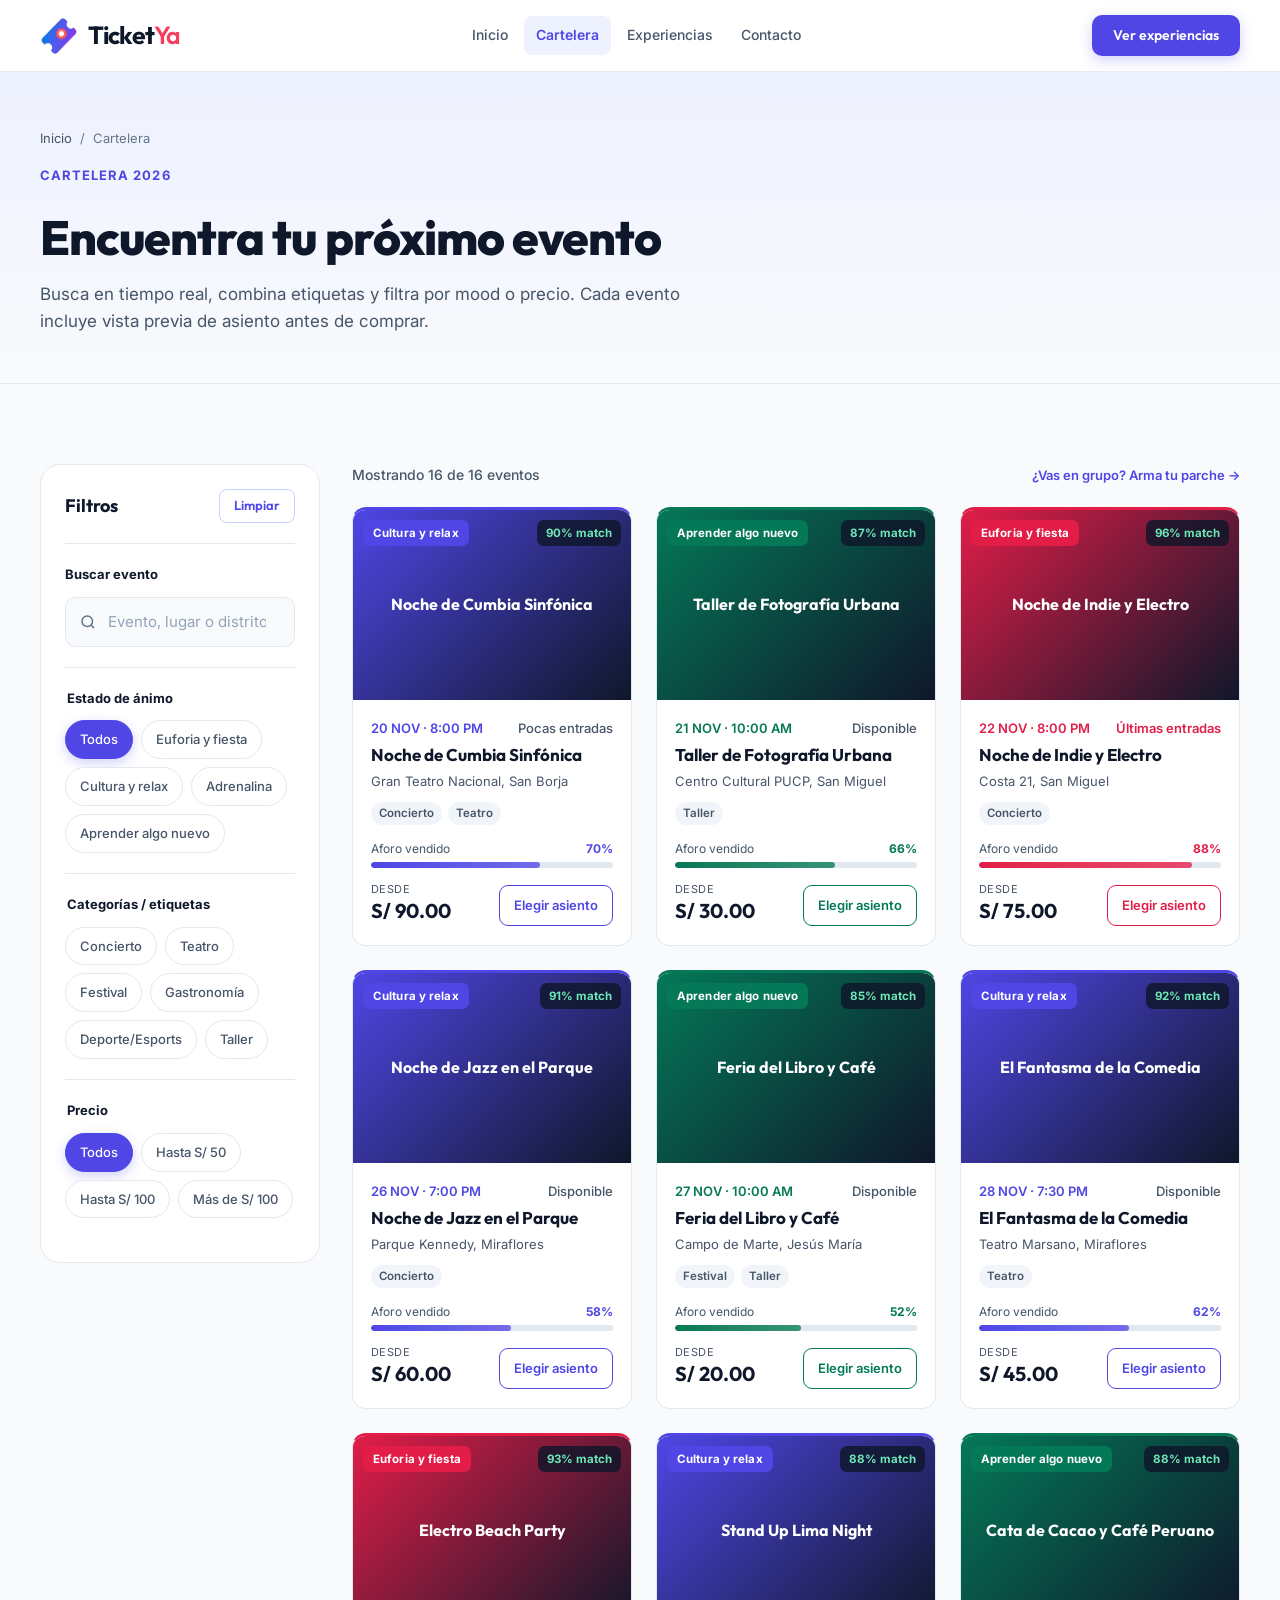
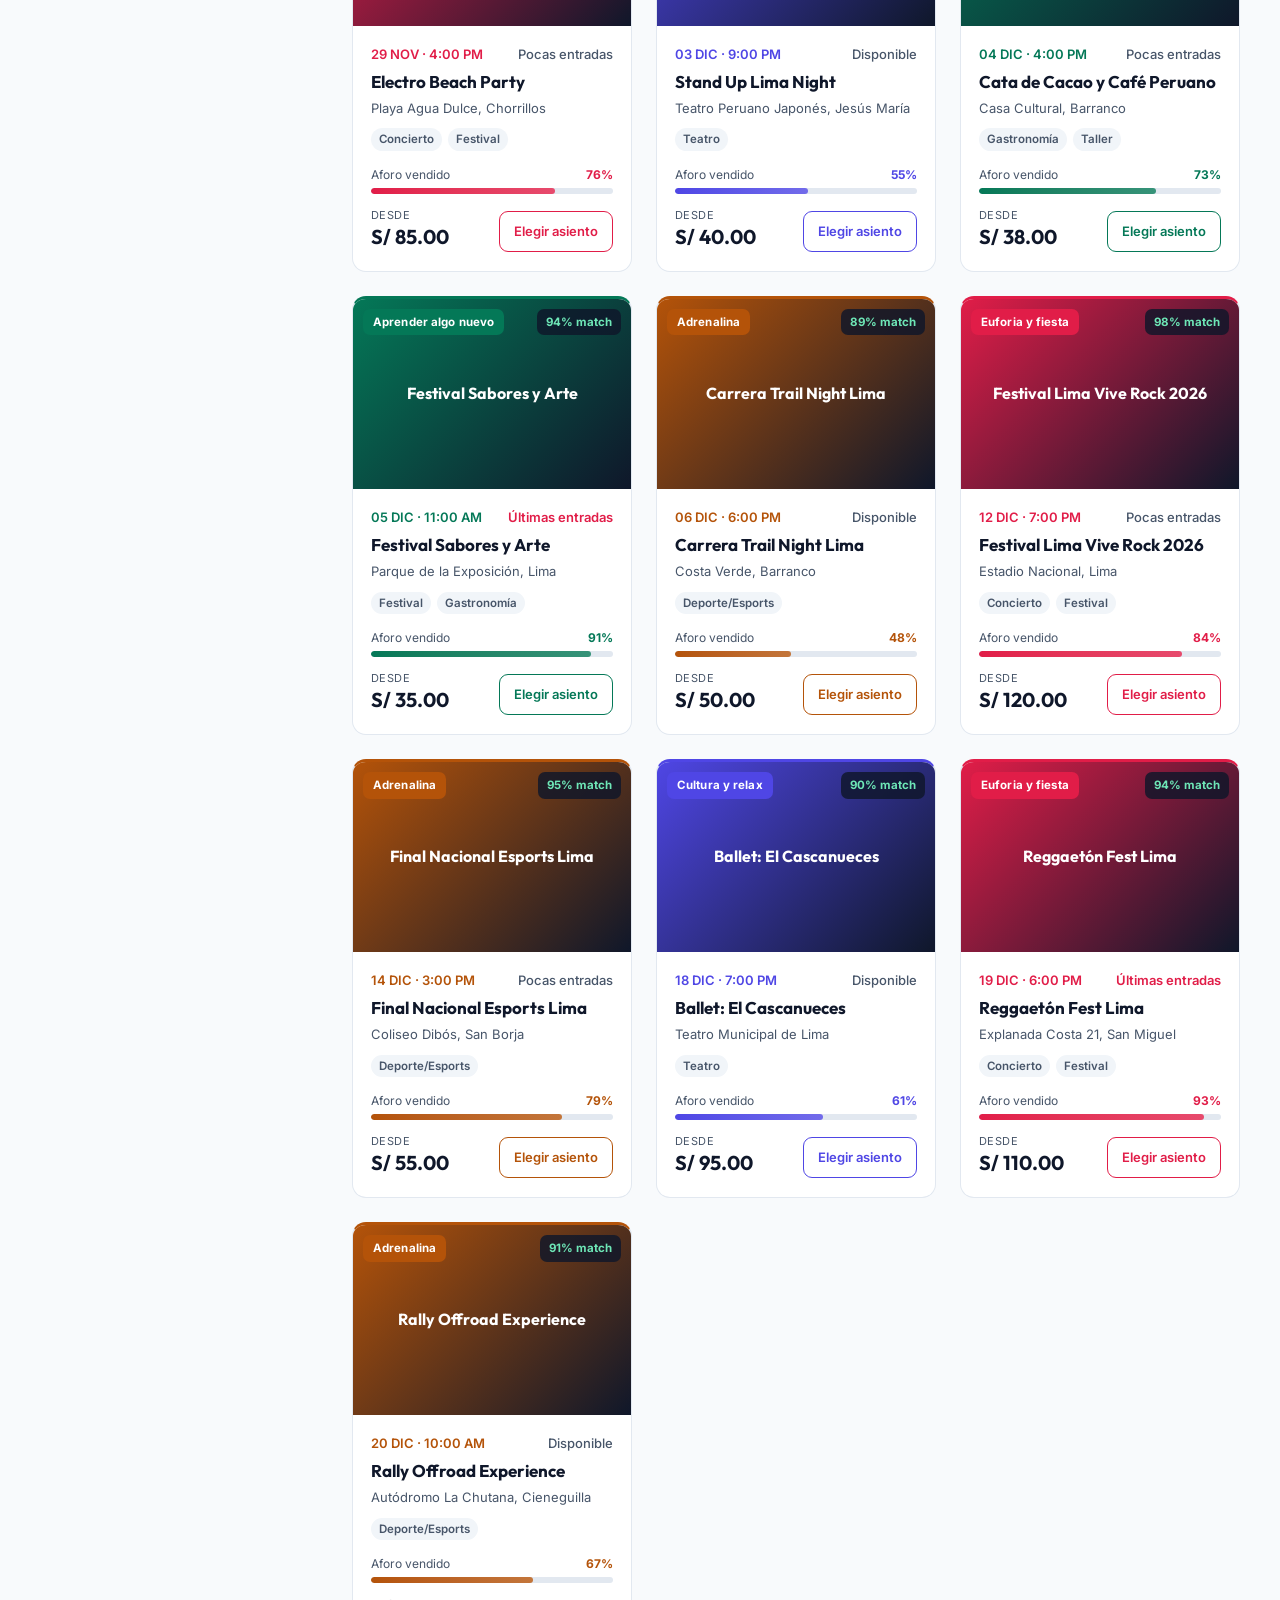
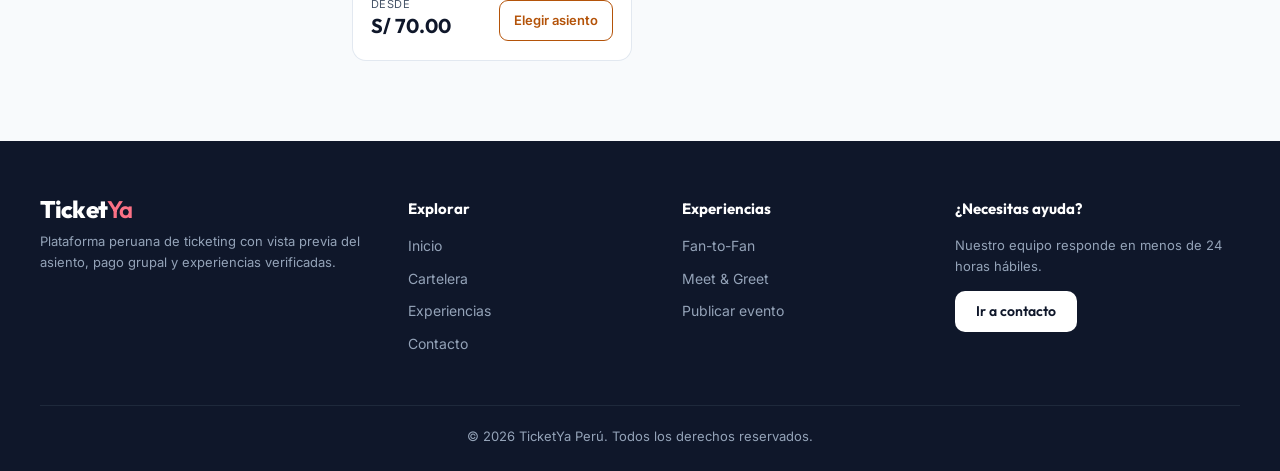
==== commit 59718191: "arreglando logo" ====
--- a/cartelera.html
+++ b/cartelera.html
@@ -8,7 +8,7 @@
   <link rel="icon" href="data:image/svg+xml,%3Csvg xmlns='http://www.w3.org/2000/svg' viewBox='0 0 32 32'%3E%3Crect width='32' height='32' rx='8' fill='%234F46E5'/%3E%3Ccircle cx='16' cy='16' r='5' fill='%23F43F5E'/%3E%3C/svg%3E">
   <link rel="preconnect" href="https://fonts.googleapis.com">
   <link rel="preconnect" href="https://fonts.gstatic.com" crossorigin>
-  <link href="https://fonts.googleapis.com/css2?family=Inter:wght@400;500;600&family=Poppins:wght@600;700;800&display=swap" rel="stylesheet">
+  <link href="https://fonts.googleapis.com/css2?family=Inter:wght@400;500;600&family=Outfit:wght@400;500;600;700;800&display=swap" rel="stylesheet">
   <link rel="stylesheet" href="styles.css">
 </head>
 <body>
@@ -17,7 +17,7 @@
   <header class="site-header">
     <div class="container header-inner">
       <a href="index.html" class="logo" aria-label="TicketYa, ir al inicio">
-        <span class="logo-mark" aria-hidden="true"></span>
+        <img src="assets/brand/iaa.png" alt="" class="logo-mark-img" width="608" height="615" decoding="async">
         <span class="logo-text">Ticket<span>Ya</span></span>
       </a>
       <button class="nav-toggle" id="nav-toggle" type="button" aria-expanded="false" aria-controls="site-nav" aria-label="Abrir menú">
--- a/styles.css
+++ b/styles.css
@@ -29,7 +29,7 @@
   --shadow: 0 8px 24px rgba(15,23,42,.06);
   --shadow-lg: 0 20px 50px rgba(15,23,42,.12);
   --ease: cubic-bezier(.2,.7,.2,1);
-  --font-head: 'Poppins', system-ui, sans-serif;
+  --font-head: 'Outfit', system-ui, sans-serif;
   --font-body: 'Inter', system-ui, sans-serif;
 }
 
@@ -99,10 +99,11 @@
 }
 .header-inner { height: 100%; display: flex; align-items: center; justify-content: space-between; gap: 20px; }
 .logo { display: inline-flex; align-items: center; gap: 10px; flex-shrink: 0; }
-.logo-mark { width: 34px; height: 34px; border-radius: 10px; background: linear-gradient(135deg, var(--primary), #6366F1); position: relative; }
-.logo-mark::after { content: ""; position: absolute; inset: 9px; border-radius: 50%; background: var(--accent); }
-.logo-text { font-family: var(--font-head); font-weight: 800; font-size: 1.5rem; letter-spacing: -.02em; }
-.logo-text span, .footer-logo span { color: var(--accent); }
+.logo-mark-img { width: 38px; height: 38px; object-fit: contain; flex-shrink: 0; display: block; }
+.logo-text { font-family: var(--font-head); font-weight: 700; font-size: 1.55rem; letter-spacing: -.035em; color: var(--ink); line-height: 1; }
+.logo-text span { color: var(--accent); font-weight: 600; }
+.footer-logo { font-family: var(--font-head); font-weight: 700; font-size: 1.65rem; letter-spacing: -.035em; color: #fff; margin-bottom: 10px; line-height: 1; }
+.footer-logo span { color: #FB7185; font-weight: 600; }
 
 .nav { display: flex; align-items: center; gap: 4px; }
 .nav a {
@@ -116,6 +117,7 @@
 .nav-toggle {
   display: none; width: 44px; height: 44px; border: 1px solid var(--line); border-radius: 10px;
   background: var(--surface); align-items: center; justify-content: center; flex-direction: column; gap: 5px;
+  flex-shrink: 0;
 }
 .nav-toggle span { display: block; width: 20px; height: 2px; background: var(--ink); border-radius: 2px; transition: transform .25s, opacity .25s; }
 .nav-toggle[aria-expanded="true"] span:nth-child(1) { transform: translateY(7px) rotate(45deg); }
@@ -493,21 +495,23 @@
 
 /* ===== Responsive ===== */
 @media (max-width: 1024px) {
+  .logo-text { font-size: 1.45rem; }
   .nav-toggle { display: inline-flex; }
   .nav {
     display: none; position: absolute; top: calc(100% + 1px); left: 0; right: 0;
-    background: #fff; border-bottom: 1px solid var(--line); padding: 16px 24px 24px;
-    flex-direction: column; align-items: stretch; gap: 2px; box-shadow: var(--shadow-lg);
+    background: #fff; border-bottom: 1px solid var(--line); padding: 16px 20px calc(20px + env(safe-area-inset-bottom));
+    flex-direction: column; align-items: stretch; gap: 4px; box-shadow: var(--shadow-lg);
+    max-height: calc(100dvh - var(--header-h)); overflow-y: auto;
   }
   .nav.is-open { display: flex; animation: fadeSlide .2s ease-out; }
-  .nav a { padding: 12px 14px; font-size: .9375rem; }
+  .nav a { padding: 13px 14px; font-size: .9375rem; min-height: 44px; display: flex; align-items: center; }
   .header-actions .btn-ghost { display: none; }
   .hero-grid { grid-template-columns: 1fr; gap: 36px; }
   .hero-visual { height: 420px; }
   .catalog-layout { grid-template-columns: 1fr; }
-  .filters-panel { position: static; display: none; }
-  .filters-panel.is-open { display: block; }
-  .filter-toggle { display: inline-flex; }
+  .filters-panel { position: static; display: none; padding: 20px; }
+  .filters-panel.is-open { display: block; animation: fadeSlide .2s ease-out; }
+  .filter-toggle { display: inline-flex; width: 100%; position: sticky; top: calc(var(--header-h) + 8px); z-index: 20; background: #fff; box-shadow: var(--shadow); }
   .tools, .about-grid, .panel-grid { grid-template-columns: 1fr; }
   .footer-grid { grid-template-columns: 1fr 1fr; }
   .panel-grid-3 { grid-template-columns: 1fr 1fr; }
@@ -515,28 +519,74 @@
 
 @media (max-width: 720px) {
   :root { --header-h: 64px; }
-  .container { width: min(1200px, calc(100% - 32px)); }
-  .header-actions .btn-primary { padding: 10px 14px; font-size: .8125rem; }
-  .hero { padding: 44px 0 52px; }
-  .hero-visual { flex-direction: column; height: 520px; gap: 8px; }
-  .panel-rail { writing-mode: horizontal-tb; rotate: 0; left: 18px; bottom: 50%; transform: translateY(50%); max-height: none; max-width: 70%; }
+  body { font-size: 15px; }
+  .container { width: min(1200px, calc(100% - 28px)); }
+  .logo-mark-img { width: 32px; height: 32px; }
+  .logo-text { font-size: 1.35rem; letter-spacing: -.03em; }
+  .header-inner { gap: 10px; }
+  .header-actions .btn-primary { padding: 10px 12px; font-size: .8125rem; min-height: 44px; }
+  .nav { padding: 14px 14px calc(18px + env(safe-area-inset-bottom)); }
+  .hero { padding: 40px 0 48px; }
+  .hero h1 { font-size: clamp(1.9rem, 8vw, 2.6rem); }
+  .hero-actions { flex-direction: column; align-items: stretch; }
+  .hero-actions .btn { width: 100%; min-height: 48px; }
+  .hero-stats { gap: 16px 20px; }
+  .hero-visual { flex-direction: column; height: min(70vh, 520px); min-height: 420px; gap: 8px; }
+  .panel-rail { writing-mode: horizontal-tb; rotate: 0; left: 16px; bottom: 16px; transform: none; max-height: none; max-width: 72%; font-size: .875rem; }
   .panel.is-active { flex: 6; }
-  .panel-info { left: 16px; right: 16px; bottom: 16px; flex-direction: column; align-items: flex-start; }
-  .panel-info .btn { width: 100%; }
-  .section { padding: 56px 0; }
-  .page-hero { padding: 40px 0 36px; }
-  .section-head { flex-direction: column; align-items: flex-start; }
+  .panel:not(.is-active) { flex: .9; }
+  .panel-info { left: 14px; right: 14px; bottom: 14px; flex-direction: column; align-items: flex-start; gap: 10px; }
+  .panel-info h3 { font-size: 1.1rem; }
+  .panel-info .btn { width: 100%; min-height: 44px; }
+  .panel .match { top: 12px; left: 12px; }
+  .section { padding: 52px 0; }
+  .page-hero { padding: 36px 0 32px; }
+  .section-head { flex-direction: column; align-items: flex-start; gap: 14px; }
+  .section-actions, .section-actions .btn { width: 100%; }
+  .chip-group { overflow-x: auto; flex-wrap: nowrap; padding-bottom: 4px; -webkit-overflow-scrolling: touch; scrollbar-width: none; }
+  .chip-group::-webkit-scrollbar { display: none; }
+  .chip { flex: 0 0 auto; min-height: 44px; display: inline-flex; align-items: center; }
+  .events-grid, .catalog-grid, .meet-grid { grid-template-columns: 1fr; gap: 18px; }
+  .card-foot { flex-direction: column; align-items: stretch; }
+  .card-btn, .meet-foot .btn { width: 100%; min-height: 44px; }
+  .meet-foot { flex-direction: column; align-items: stretch; }
   .form-row, .zones, .panel-grid-3 { grid-template-columns: 1fr; }
-  .tool, .contact-card, .panel-card { padding: 22px; }
+  .tool, .contact-card, .panel-card { padding: 20px; }
+  .modal { padding: 8px; align-items: flex-end; }
+  .modal-card { max-height: calc(100dvh - 8px); border-radius: 20px 20px 12px 12px; width: 100%; }
+  .viewport { height: 200px; }
+  .viewport { height: 200px; }
+  .modal-head { padding: 16px 18px; }
+  .modal-body { padding: 18px; }
+  .modal-actions { flex-direction: column-reverse; gap: 10px; position: sticky; bottom: 0; background: #fff; padding-top: 8px; }
+  .modal-actions .btn { width: 100%; min-height: 46px; }
+  .zones .zone-btn { min-height: 56px; }
+  .footer { padding: 44px 0 calc(24px + env(safe-area-inset-bottom)); }
   .footer-grid { grid-template-columns: 1fr; gap: 28px; }
-  .modal-actions { flex-direction: column-reverse; }
-  .modal-actions .btn { width: 100%; }
-  .chat { right: 12px; bottom: 12px; }
-  .toast { left: 12px; right: 12px; bottom: 12px; max-width: none; }
-  .tabs { width: 100%; }
-  .tab-btn { flex: 1; padding: 10px 12px; font-size: .8125rem; }
+  .footer .btn { width: 100%; }
+  .chat { right: 12px; bottom: calc(12px + env(safe-area-inset-bottom)); left: 12px; align-items: flex-end; }
+  .chat-toggle { min-height: 48px; }
+  .chat-window { width: min(100%, 420px); max-height: min(72dvh, 560px); }
+  .chat-messages { height: min(38dvh, 280px); }
+  .toast { left: 12px; right: 12px; bottom: calc(76px + env(safe-area-inset-bottom)); max-width: none; }
+  .tabs { width: 100%; overflow-x: auto; -webkit-overflow-scrolling: touch; }
+  .tab-btn { flex: 1 0 auto; min-height: 44px; padding: 10px 14px; font-size: .8125rem; }
+  .filter-toggle { min-height: 48px; }
   .resale li, .resale-card { flex-direction: column; align-items: stretch; }
-  .resale-actions .btn { width: 100%; }
+  .resale-actions .btn, .btn-block { min-height: 46px; }
+  .field input, .field select, .field textarea { font-size: 16px; min-height: 46px; }
+  .field textarea { min-height: 110px; }
+  .search-field input { font-size: 16px; min-height: 48px; }
+}
+
+@media (max-width: 420px) {
+  .container { width: min(1200px, calc(100% - 20px)); }
+  .header-actions .btn-primary { padding: 10px 10px; font-size: .75rem; }
+  .logo-text { font-size: 1.28rem; }
+  .hero-stats { display: grid; grid-template-columns: repeat(3,1fr); gap: 10px; }
+  .hero-stats strong { font-size: 1.25rem; }
+  .panel-info small { font-size: .75rem; }
+  .modal-body, .modal-head { padding-left: 14px; padding-right: 14px; }
 }
 
 @media (prefers-reduced-motion: reduce) {
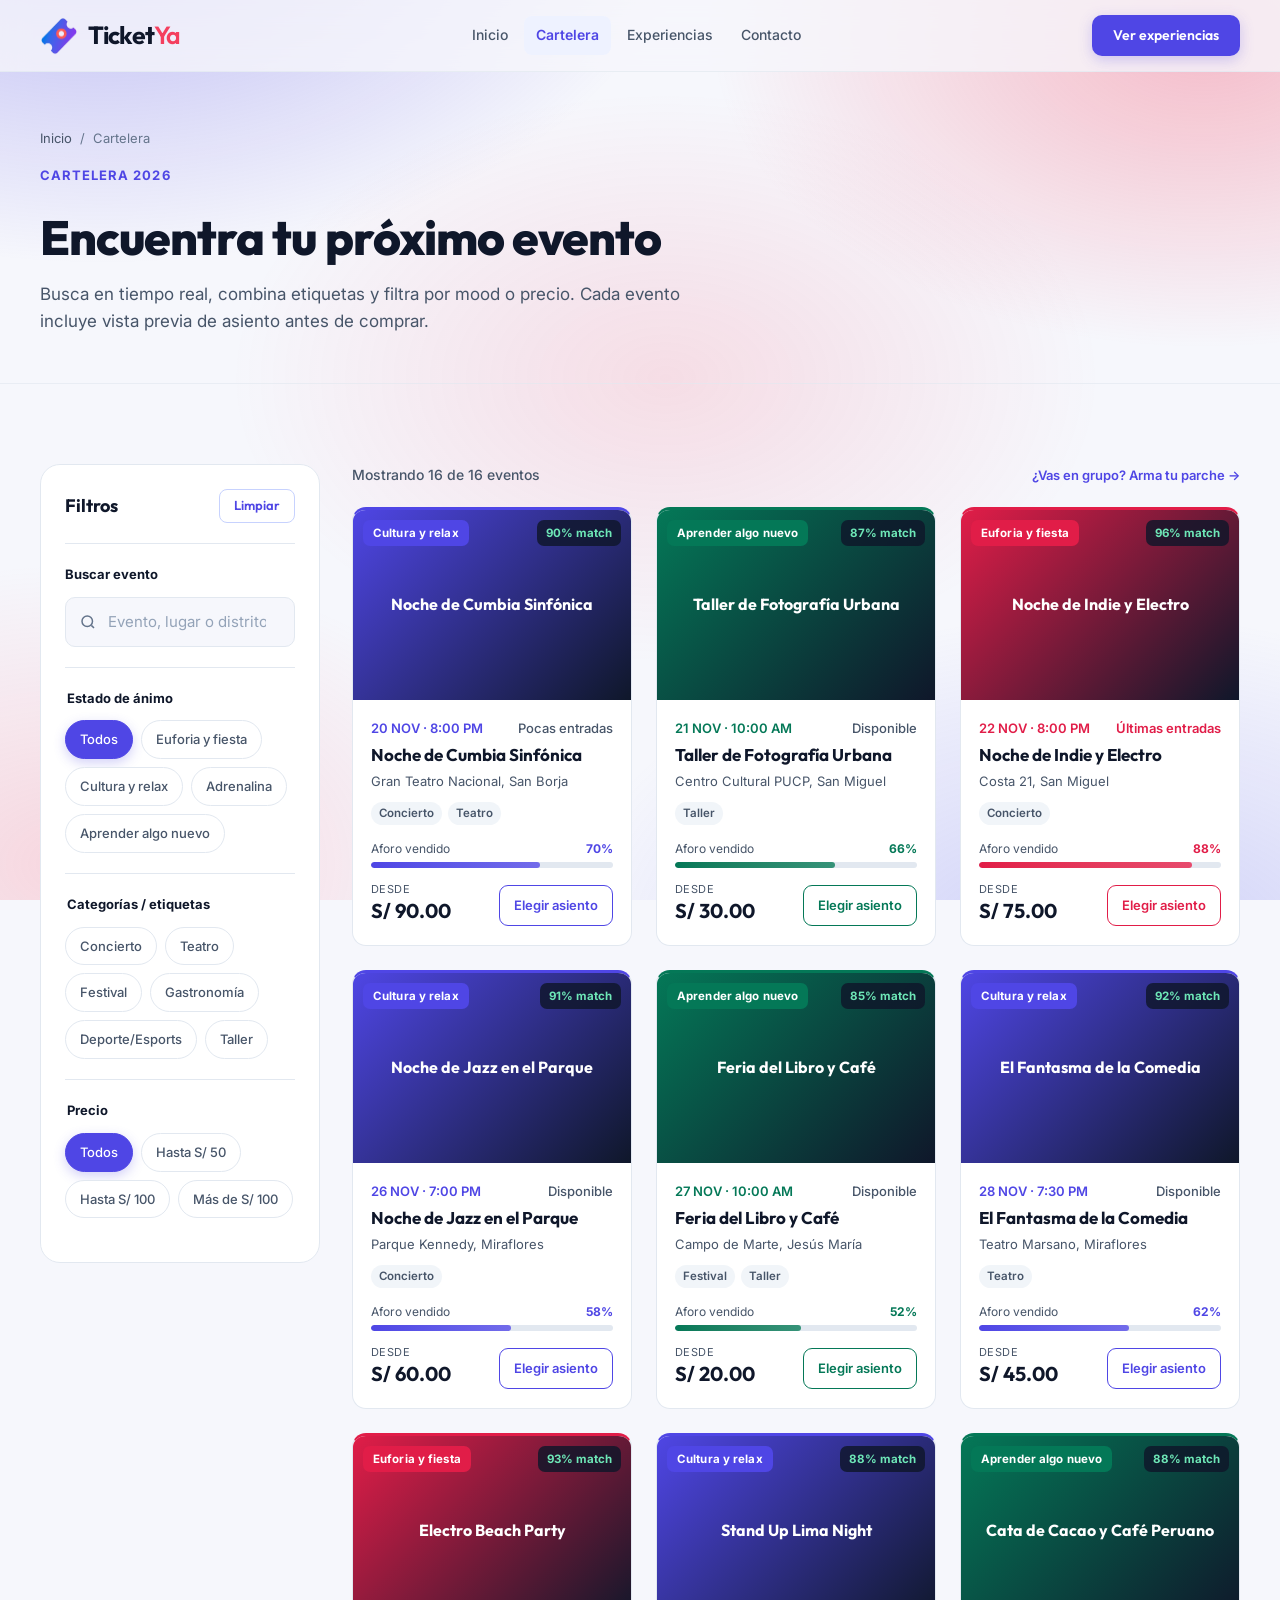
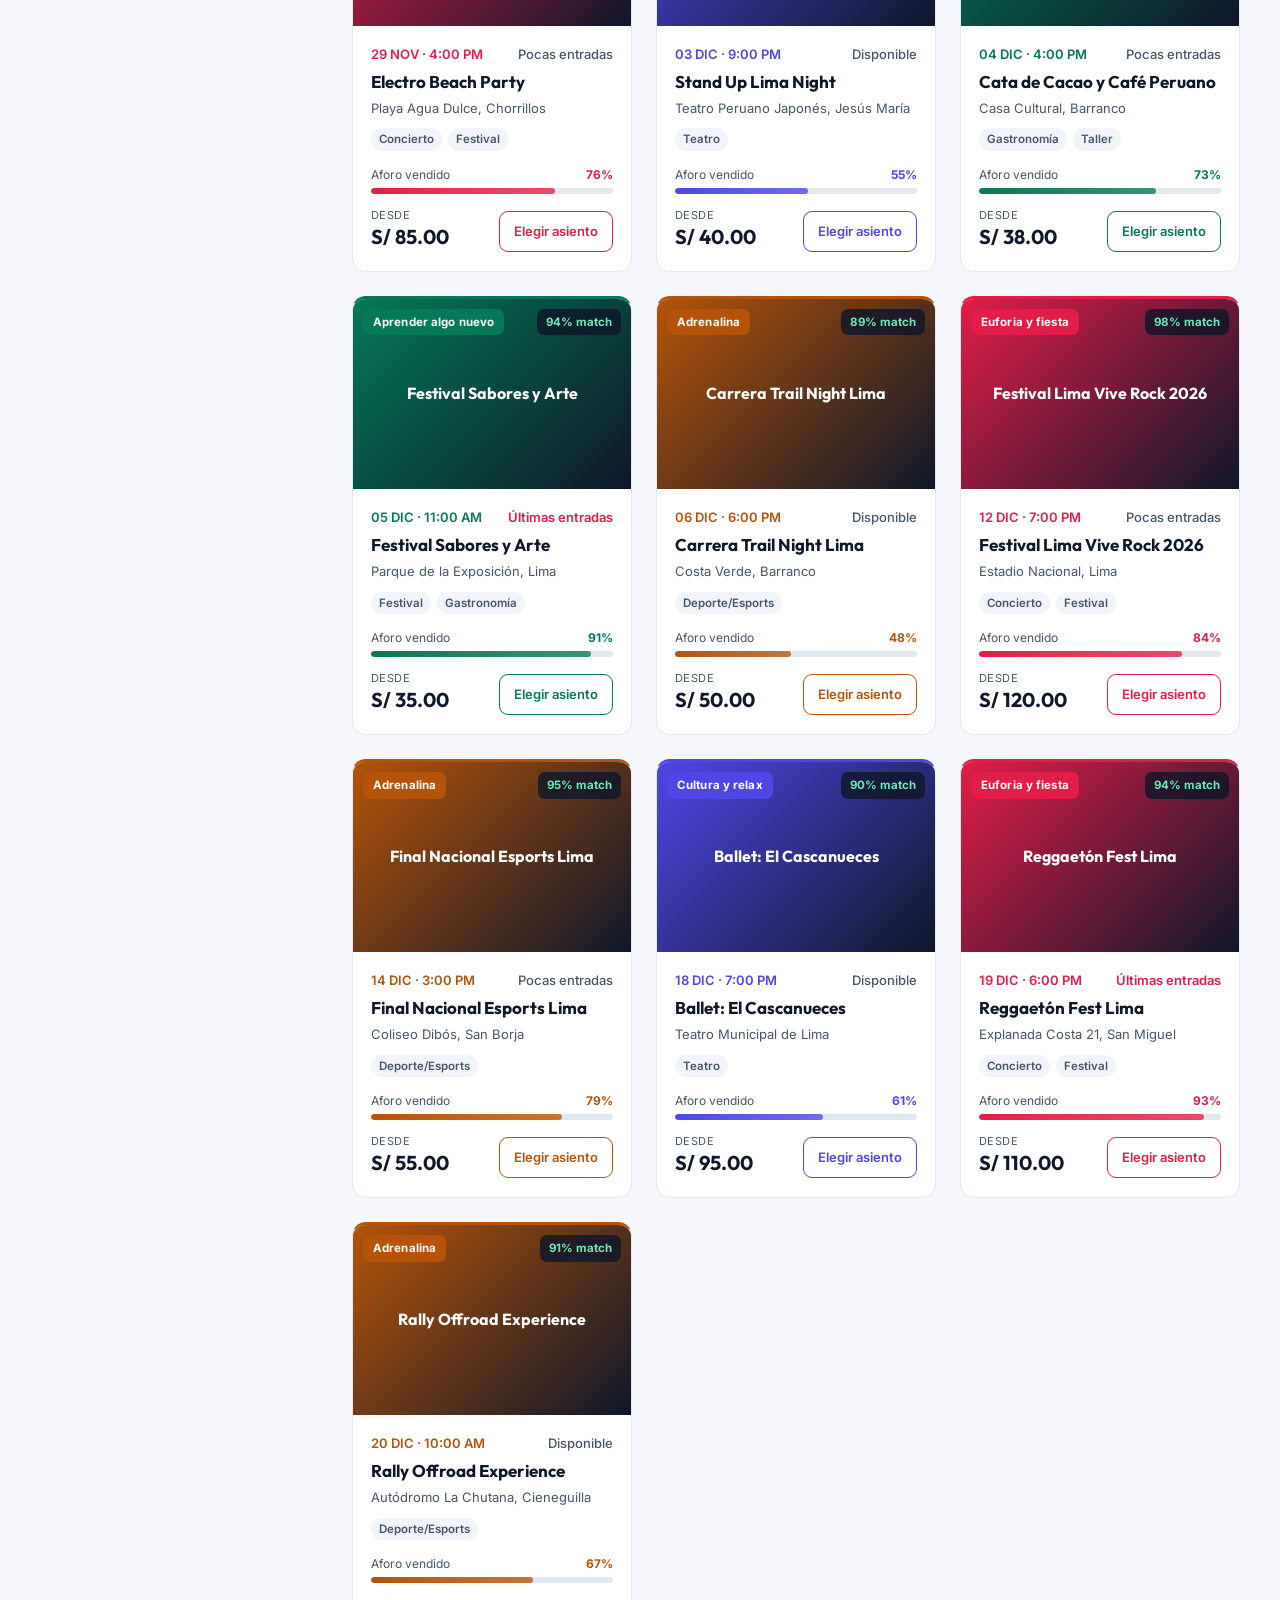
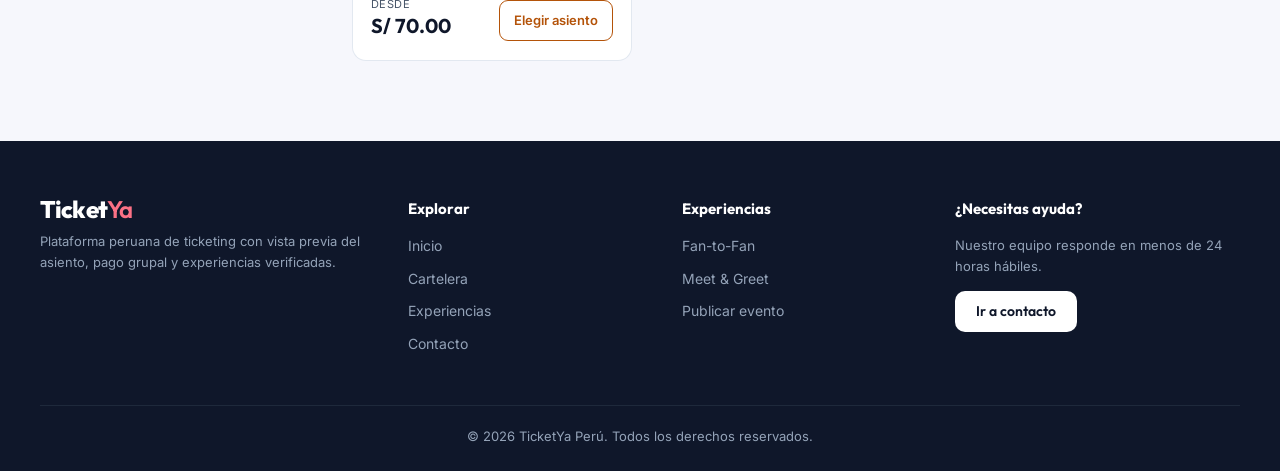
==== commit 56d33fb6: "Agregando fondo" ====
--- a/cartelera.html
+++ b/cartelera.html
@@ -4,8 +4,9 @@
   <meta charset="UTF-8">
   <meta name="viewport" content="width=device-width, initial-scale=1">
   <title>Cartelera | TicketYa</title>
+  <link rel="icon" href="data:,">
   <meta name="description" content="Explora la cartelera completa de eventos en Perú. Filtra por mood, etiquetas y precio, y busca en tiempo real.">
-  <link rel="icon" href="data:image/svg+xml,%3Csvg xmlns='http://www.w3.org/2000/svg' viewBox='0 0 32 32'%3E%3Crect width='32' height='32' rx='8' fill='%234F46E5'/%3E%3Ccircle cx='16' cy='16' r='5' fill='%23F43F5E'/%3E%3C/svg%3E">
+
   <link rel="preconnect" href="https://fonts.googleapis.com">
   <link rel="preconnect" href="https://fonts.gstatic.com" crossorigin>
   <link href="https://fonts.googleapis.com/css2?family=Inter:wght@400;500;600&family=Outfit:wght@400;500;600;700;800&display=swap" rel="stylesheet">
--- a/styles.css
+++ b/styles.css
@@ -5,7 +5,7 @@
   --primary-soft: #EEF2FF;
   --accent: #F43F5E;
   --accent-dark: #E11D48;
-  --bg: #F8FAFC;
+  --bg: #F6F7FC;
   --surface: #FFFFFF;
   --ink: #0F172A;
   --muted: #475569;
@@ -35,10 +35,20 @@
 
 /* ===== Base ===== */
 *, *::before, *::after { box-sizing: border-box; }
-html { scroll-behavior: smooth; scroll-padding-top: calc(var(--header-h) + 16px); }
+html { scroll-behavior: smooth; scroll-padding-top: calc(var(--header-h) + 16px); background: var(--bg); }
 body {
-  margin: 0; font-family: var(--font-body); color: var(--ink); background: var(--bg);
+  margin: 0; font-family: var(--font-body); color: var(--ink); background: transparent;
   line-height: 1.6; -webkit-font-smoothing: antialiased; overflow-x: hidden;
+  position: relative; isolation: isolate; min-height: 100vh;
+}
+body::before {
+  content: ""; position: fixed; inset: 0; z-index: -1; pointer-events: none;
+  background:
+    radial-gradient(950px 600px at 8% -12%, rgba(79,70,229,.38), transparent 62%),
+    radial-gradient(820px 520px at 94% 4%, rgba(244,63,94,.32), transparent 60%),
+    radial-gradient(900px 580px at 86% 108%, rgba(99,102,241,.28), transparent 62%),
+    radial-gradient(760px 500px at 6% 96%, rgba(251,113,133,.24), transparent 60%),
+    radial-gradient(640px 420px at 52% 42%, rgba(244,63,94,.14), transparent 68%);
 }
 body.nav-open { overflow: hidden; }
 h1, h2, h3, h4, p, ul, ol, dl, dd { margin: 0; padding: 0; }
@@ -94,8 +104,8 @@
 /* ===== Header ===== */
 .site-header {
   position: sticky; top: 0; z-index: 60; height: var(--header-h);
-  background: rgba(255,255,255,.92); backdrop-filter: blur(12px);
-  border-bottom: 1px solid rgba(226,232,240,.8);
+  background: rgba(246,247,252,.78); backdrop-filter: blur(14px);
+  border-bottom: 1px solid rgba(226,232,240,.7);
 }
 .header-inner { height: 100%; display: flex; align-items: center; justify-content: space-between; gap: 20px; }
 .logo { display: inline-flex; align-items: center; gap: 10px; flex-shrink: 0; }
@@ -125,8 +135,8 @@
 .nav-toggle[aria-expanded="true"] span:nth-child(3) { transform: translateY(-7px) rotate(-45deg); }
 
 /* ===== Hero ===== */
-.hero { padding: 64px 0 72px; background: linear-gradient(180deg, #EEF2FF 0%, var(--bg) 100%); position: relative; overflow: clip; }
-.hero::before { content: ""; position: absolute; top: -120px; right: -80px; width: 320px; height: 320px; background: radial-gradient(circle, rgba(79,70,229,.12), transparent 70%); pointer-events: none; }
+.hero { padding: 64px 0 72px; background: transparent; position: relative; overflow: clip; }
+.hero::before { content: ""; position: absolute; top: -120px; right: -80px; width: 320px; height: 320px; background: radial-gradient(circle, rgba(79,70,229,.10), transparent 72%); pointer-events: none; }
 .hero-grid { display: grid; grid-template-columns: minmax(0, 5fr) minmax(0, 7fr); gap: 48px; align-items: center; }
 .hero-badge, .eyebrow {
   display: inline-flex; align-items: center; gap: 6px; padding: 6px 14px; margin-bottom: 18px;
@@ -184,7 +194,7 @@
 
 /* ===== Sections ===== */
 .section { padding: 80px 0; }
-.section-alt { background: var(--surface); border-block: 1px solid var(--line); }
+.section-alt { background: rgba(255,255,255,.42); backdrop-filter: blur(2px); border-block: 1px solid rgba(226,232,240,.65); }
 .section-head { display: flex; justify-content: space-between; align-items: flex-end; gap: 24px; margin-bottom: 32px; }
 .section-head.center { flex-direction: column; align-items: center; text-align: center; }
 .section-head h2 { font-family: var(--font-head); font-size: clamp(1.75rem, 3vw, 2.5rem); font-weight: 800; letter-spacing: -.02em; line-height: 1.15; }
@@ -261,7 +271,7 @@
 .panel-grid-3 { display: grid; grid-template-columns: repeat(3, 1fr); gap: 24px; }
 
 /* ===== Page hero ===== */
-.page-hero { padding: 56px 0 48px; background: linear-gradient(180deg, #EEF2FF 0%, var(--bg) 100%); border-bottom: 1px solid var(--line); }
+.page-hero { padding: 56px 0 48px; background: transparent; border-bottom: 1px solid rgba(226,232,240,.65); }
 .page-hero .container { display: grid; gap: 16px; }
 .page-hero h1 { font-family: var(--font-head); font-size: clamp(2rem, 4vw, 3rem); font-weight: 800; letter-spacing: -.02em; line-height: 1.15; }
 .breadcrumb { display: flex; gap: 8px; align-items: center; font-size: .8125rem; color: var(--muted); }
